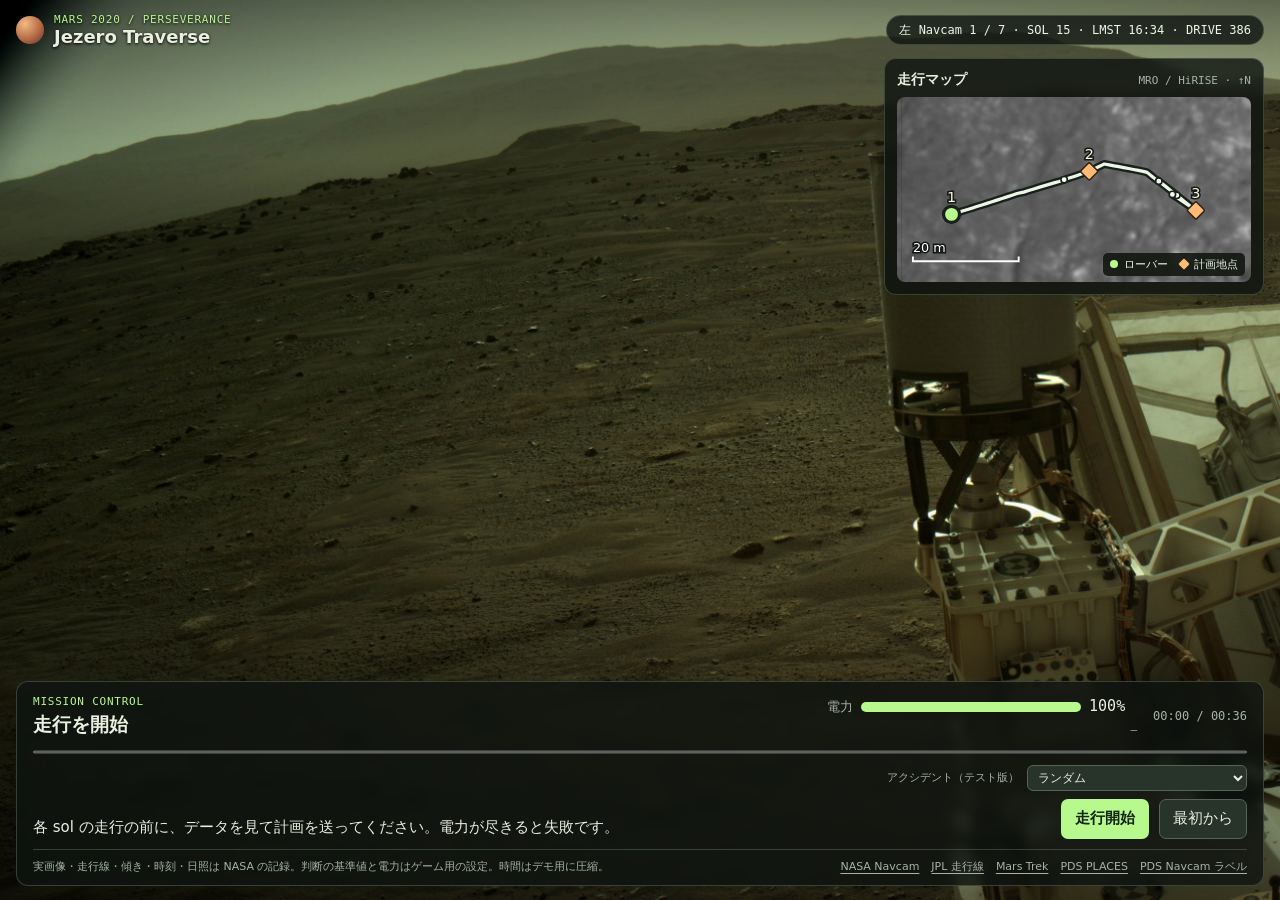
==== rover-replay/index.html @ 0f38e39a "Merge pull request #2 from yanaginagio/feature/decision-events 実データで判断するミッション・電力・アクシデント・大型イベントを追加" ====
<!doctype html>
<html lang="ja">
<head>
  <meta charset="utf-8">
  <meta name="viewport" content="width=device-width, initial-scale=1">
  <meta name="description" content="Perseveranceの実画像と走行データで遊ぶ火星探査シミュレーション">
  <title>Jezero Traverse | 火星探査シミュレーション</title>
  <link rel="stylesheet" href="style.css">
  <script src="game.js" type="module"></script>
</head>
<body>
  <div class="screen" data-mode="panel">
    <img id="photo" class="backdrop" alt="Perseveranceの左Navcamが撮影した火星の地表">

    <header class="topbar">
      <div class="brand"><span class="planet" aria-hidden="true"></span><div>
        <p class="eyebrow">MARS 2020 / PERSEVERANCE</p><h1>Jezero Traverse</h1>
      </div></div>
      <p class="pill mono"><span>左 Navcam</span> <span id="frame-info">—</span> · <span id="capture">撮影データを読み込み中</span></p>
    </header>

    <div class="middle">
      <section class="glass hud telemetry" aria-labelledby="hud-title">
        <header class="hud-head"><h2 id="hud-title">ローバーの状態</h2><span class="muted">計画中は判断に使う項目が光ります</span></header>

        <div class="widget" data-key="clock sun">
          <div class="w-head"><span>現地時刻と太陽</span><b id="h-clock" class="mono">—</b></div>
          <div class="daybar" aria-hidden="true">
            <span class="limit" id="h-limit"><i>走行終了の基準</i></span>
            <span class="sun" id="h-sun"></span>
          </div>
          <div class="daybar-scale mono" aria-hidden="true"><span>6時</span><span>12時</span><span>18時</span></div>
          <p class="w-note">太陽の高さ <b id="h-sun-elev" class="mono">—</b></p>
        </div>

        <div class="widget" data-key="pitch roll elevation">
          <div class="w-head"><span>地形の傾き</span><span class="muted small">図は4倍に誇張</span></div>
          <div class="tilt">
            <figure>
              <svg viewBox="-30 -22 60 34" aria-hidden="true"><line x1="-30" y1="8" x2="30" y2="8" class="ground"/>
                <g id="h-pitch-icon"><rect x="-17" y="-8" width="34" height="9" rx="2" class="body"/><line x1="10" y1="-8" x2="10" y2="-19" class="mast"/><rect x="7" y="-21" width="8" height="4" rx="1" class="body"/>
                  <circle cx="-13" cy="5" r="3.5" class="wheel"/><circle cx="0" cy="5" r="3.5" class="wheel"/><circle cx="13" cy="5" r="3.5" class="wheel"/></g></svg>
              <figcaption>前後 <b id="h-pitch" class="mono">—</b></figcaption>
            </figure>
            <figure>
              <svg viewBox="-30 -22 60 34" aria-hidden="true"><line x1="-30" y1="8" x2="30" y2="8" class="ground"/>
                <g id="h-roll-icon"><rect x="-13" y="-10" width="26" height="11" rx="2" class="body"/><line x1="0" y1="-10" x2="0" y2="-19" class="mast"/><rect x="-4" y="-21" width="8" height="4" rx="1" class="body"/>
                  <rect x="-19" y="-1" width="6" height="9" rx="1.5" class="wheel"/><rect x="13" y="-1" width="6" height="9" rx="1.5" class="wheel"/></g></svg>
              <figcaption>左右 <b id="h-roll" class="mono">—</b></figcaption>
            </figure>
          </div>
          <div class="limitbar" aria-hidden="true"><span id="h-tilt-bar"></span><i id="h-tilt-limit"></i></div>
          <p class="w-note">大きい方の傾き <b id="h-tilt" class="mono">—</b> / 基準 <span id="h-tilt-rule" class="mono">—</span></p>
          <svg id="h-profile" class="profile" viewBox="0 0 200 40" preserveAspectRatio="none" aria-hidden="true"></svg>
          <p class="w-note">標高（出発地点から） <b id="h-elev" class="mono">—</b></p>
        </div>

        <div class="widget" data-key="heading">
          <div class="w-head"><span>方位</span></div>
          <div class="compass-row">
            <svg class="compass" viewBox="-50 -50 100 100" aria-hidden="true">
              <circle r="44" class="rim"/>
              <g class="ticks" id="h-ticks"></g>
              <text y="-30" class="cardinal north">N</text><text x="32" y="4" class="cardinal">E</text><text y="37" class="cardinal">S</text><text x="-32" y="4" class="cardinal">W</text>
              <g id="h-sun-mark"><circle cy="-44" r="5.5" class="sunmark"/></g>
              <g id="h-heading-arrow"><path d="M0 -26 L7 8 L0 3 L-7 8 Z" class="arrow"/></g>
            </svg>
            <div class="compass-text">
              <p><span class="key-arrow" aria-hidden="true"></span>進む向き <b id="h-heading" class="mono">—</b></p>
              <p><span class="key-sun" aria-hidden="true"></span>太陽の方角 <b id="h-sun-az" class="mono">—</b></p>
            </div>
          </div>
        </div>

        <div class="widget" data-key="delay">
          <div class="w-head"><span>画像が地球に届くまで</span><b id="h-delay" class="mono">—</b></div>
          <div class="downlink" aria-hidden="true"><span>火星</span><span class="track"><span id="h-delay-bar"></span></span><span>地球</span></div>
          <p class="w-note desc">いま表示中の画像の、撮影から地球で受信するまでの時間</p>
        </div>
      </section>

      <section class="glass mapbox" aria-labelledby="map-title">
        <header class="hud-head"><h2 id="map-title">走行マップ</h2><span class="mono muted">MRO / HiRISE · ↑N</span></header>
        <figure class="map-wrap">
          <svg id="map" role="img" aria-label="ジェゼロの衛星画像、走行線、計画地点、ローバー位置"></svg>
          <figcaption class="map-key"><span class="rover-key"></span>ローバー <span class="incident-key"></span>計画地点</figcaption>
        </figure>
      </section>
    </div>

    <div id="toast" class="glass toast" role="status" hidden></div>

    <section class="glass controls" aria-labelledby="mission-title">
      <div class="mission-meta">
        <div><p class="eyebrow">MISSION CONTROL</p><h2 id="mission-title">走行を開始</h2></div>
        <div id="power" class="power" data-level="ok">
          <span class="power-label">電力</span>
          <span class="power-track" aria-hidden="true"><span id="power-bar"></span></span>
          <span id="power-value" class="mono">100%</span>
          <span id="power-note" class="mono power-note">—</span>
        </div>
        <div class="mono clock"><span id="elapsed">00:00</span> / <span id="duration">00:36</span></div>
      </div>
      <progress id="progress" value="0" max="36" aria-label="ゲームの進行"></progress>
      <div class="mission-bottom">
        <div class="mission-main">
          <p id="message" role="status">各 sol の走行の前に、データを見て計画を送ってください。電力が尽きると失敗です。</p>
          <dl id="facts" class="facts" hidden></dl>
          <p id="rule" class="rule" hidden></p>
          <div id="choices" class="choices" hidden></div>
          <div id="freeform" class="freeform" hidden>
            <label for="answer" class="visually-hidden">対応策</label>
            <textarea id="answer" rows="2" placeholder="対応策を書いてください（例：〜して、〜する）"></textarea>
            <div class="choices"><button id="submit" class="primary">回答を送る</button><button id="give-up">答えを見る（電力 −20%）</button></div>
          </div>
        </div>
        <div class="side">
          <label class="pick mono">アクシデント（テスト版）
            <select id="accident-pick"><option value="">ランダム</option></select>
          </label>
          <div class="buttons"><button id="start" class="primary" disabled>走行開始</button><button id="reset" disabled>最初から</button></div>
        </div>
      </div>
      <footer class="sources">
        <span>実画像・走行線・傾き・時刻・日照は NASA の記録。判断の基準値と電力はゲーム用の設定。時間はデモ用に圧縮。</span>
        <nav aria-label="データ出典">
          <a href="https://mars.nasa.gov/mars2020/multimedia/raw-images/">NASA Navcam</a>
          <a href="https://science.nasa.gov/mission/mars-2020-perseverance/location-map/">JPL 走行線</a>
          <a href="https://trek.nasa.gov/tiles/apidoc/trekAPI.html?body=mars">Mars Trek</a>
          <a href="https://pds-geosciences.wustl.edu/missions/mars2020/places.htm">PDS PLACES</a>
          <a href="https://planetarydata.jpl.nasa.gov/img/data/mars2020/mars2020_navcam_ops_raw/">PDS Navcam ラベル</a>
        </nav>
      </footer>
    </section>
  </div>

  <section id="big-event" class="big-event" aria-labelledby="be-title" hidden>
    <div class="be-alert" aria-hidden="true"><span>大型イベント発生</span></div>
    <div class="be-body">
      <header class="be-head">
        <p class="eyebrow">LARGE EVENT</p>
        <h2 id="be-title">—</h2>
        <p id="be-lead" class="be-lead">—</p>
      </header>
      <figure class="be-media">
        <div id="be-frame" class="be-frame"><img id="be-img" alt=""><span id="be-marker" class="be-marker" aria-hidden="true"></span></div>
        <figcaption><span id="be-note">—</span> · <span id="be-credit">—</span></figcaption>
      </figure>
      <div class="be-panel glass">
        <div class="be-info">
        <p id="be-observed" class="be-observed">—</p>
        <dl id="be-facts" class="facts"></dl>
        <p id="be-question" class="be-question">—</p>
        <div id="be-choices" class="choices"></div>
        <p id="be-message" class="be-message" role="status"></p>
        <div class="be-foot">
          <span id="be-sources" class="be-sources"></span>
          <button id="be-return" class="primary" hidden>探査画面に戻る</button>
        </div>
        </div>
        <figure class="be-zoom"><span class="be-zoom-view"><img id="be-zoom-img" alt=""></span><figcaption>丸印のあたりを拡大</figcaption></figure>
      </div>
    </div>
  </section>
</body>
</html>
---- rover-replay/style.css ----
:root {
  color-scheme: dark;
  font: 15px/1.55 Inter, "Yu Gothic UI", "Noto Sans CJK JP", Meiryo, system-ui, sans-serif;
  background: #0d100e; color: #eaf0df;
  --glass: rgba(16, 21, 17, .80); --line: rgba(120, 140, 122, .38); --muted: #a6b3a5;
  --mint: #b8f98e; --amber: #ffbb76; --red: #ff7a6b; --sky: #8fc7ff;
  --mono: "IBM Plex Mono", ui-monospace, monospace;
}
* { box-sizing: border-box; }
html, body { margin: 0; height: 100%; background: #0d100e; }
h1, h2, h3, p, figure { margin: 0; }
[hidden] { display: none !important; }
.mono { font-family: var(--mono); }
.muted { color: var(--muted); }
.small { font-size: 11px; }
.eyebrow { font: 11px/1.4 var(--mono); letter-spacing: .07em; color: var(--mint); }

/* Full-screen Navcam with panels laid over it. */
.screen { position: fixed; inset: 0; display: grid; grid-template-rows: auto minmax(0, 1fr) auto;
  gap: 10px; padding: 12px 16px 14px; overflow: hidden; }
.backdrop { position: absolute; inset: 0; width: 100%; height: 100%; object-fit: cover; z-index: -2; background: #181a15; }
.screen::before { content: ""; position: absolute; inset: 0; z-index: -1; pointer-events: none;
  background: linear-gradient(180deg, rgba(0,0,0,.55) 0, rgba(0,0,0,0) 18%, rgba(0,0,0,0) 55%, rgba(0,0,0,.55) 100%); }
.glass { background: var(--glass); border: 1px solid var(--line); border-radius: 12px;
  backdrop-filter: blur(6px); -webkit-backdrop-filter: blur(6px); }

.topbar { display: flex; align-items: center; justify-content: space-between; gap: 12px; }
.brand { display: flex; align-items: center; gap: 10px; text-shadow: 0 1px 3px #000; }
.brand h1 { font-size: 18px; line-height: 1.15; }
.planet { width: 28px; height: 28px; border-radius: 50%; flex: none; background: radial-gradient(circle at 32% 28%,#f4ba83,#b16743 58%,#58352c); }
.pill { padding: 5px 12px; border-radius: 999px; background: var(--glass); border: 1px solid var(--line); font-size: 12px; color: #edf6e6; }

.middle { display: flex; justify-content: space-between; align-items: flex-start; gap: 12px; min-height: 0; }
.hud { position: relative; width: 310px; max-height: 100%; overflow-y: auto; padding: 10px 12px; display: grid; gap: 8px; }
.hud-head { display: flex; align-items: baseline; justify-content: space-between; gap: 8px; }
.hud-head h2 { font-size: 14px; }
.hud-head span { font-size: 11px; }
.mapbox { margin-left: auto; width: min(380px, 34vw); padding: 10px 12px 12px; display: grid; gap: 6px; }

/* Telemetry widgets */
.widget { padding: 8px 10px; border-radius: 9px; background: rgba(255,255,255,.04); border: 1px solid transparent; transition: opacity .25s, border-color .25s, background .25s; }
.telemetry[data-focusing="true"] .widget { opacity: .38; }
.telemetry[data-focusing="true"] .widget[data-focus="true"] { opacity: 1; border-color: var(--amber); background: rgba(255,187,118,.10); }
.w-head { display: flex; justify-content: space-between; align-items: baseline; gap: 8px; font-size: 12px; color: var(--muted); }
.w-head b { color: #f2f7ea; font-size: 16px; font-weight: 600; }
.w-note { margin-top: 4px; font-size: 12px; color: var(--muted); }
.w-note b { color: #f2f7ea; font-weight: 600; }

.daybar { position: relative; height: 34px; margin-top: 6px; border-radius: 6px; overflow: hidden;
  background: linear-gradient(90deg, #1d2a3d 0%, #6f8fb3 25%, #9ec3e8 50%, #6f8fb3 75%, #1d2a3d 100%); }
.daybar .sun { position: absolute; width: 14px; height: 14px; margin: 0 0 -7px -7px; border-radius: 50%; left: 50%; bottom: 50%;
  background: radial-gradient(circle, #fff6c9, #ffd35c 60%, #ffb02e); box-shadow: 0 0 10px #ffd35c; }
.daybar .limit { position: absolute; top: 0; bottom: 0; width: 0; border-left: 2px dashed var(--amber); }
.daybar .limit i { position: absolute; bottom: 2px; right: 4px; font: 10px/1 var(--mono); font-style: normal; color: #fff2df; white-space: nowrap; text-shadow: 0 0 3px #000; }
.daybar-scale { display: flex; justify-content: space-between; font-size: 10px; color: var(--muted); margin-top: 2px; }

.tilt { display: grid; grid-template-columns: 1fr 1fr; gap: 6px; margin-top: 4px; }
.tilt figure { text-align: center; }
.tilt svg { width: 100%; height: 48px; display: block; }
.tilt figcaption { font-size: 12px; color: var(--muted); }
.tilt figcaption b { color: #f2f7ea; }
.tilt .ground { stroke: #8a7a62; stroke-width: 1.5; }
.tilt .body { fill: #d9dfd2; }
.tilt .mast { stroke: #d9dfd2; stroke-width: 2; }
.tilt .wheel { fill: #39423a; stroke: #d9dfd2; stroke-width: 1; }
.widget[data-warn="true"] .body { fill: var(--amber); }
.widget[data-warn="true"] .mast { stroke: var(--amber); }
.limitbar { position: relative; height: 8px; margin-top: 6px; border-radius: 9px; background: #303c31; overflow: visible; }
.limitbar span { display: block; height: 100%; width: 0; border-radius: 9px; background: var(--mint); transition: width .15s linear; }
.widget[data-warn="true"] .limitbar span { background: var(--amber); }
.limitbar i { position: absolute; top: -3px; bottom: -3px; width: 0; border-left: 2px solid #fff2df; }
.profile { width: 100%; height: 40px; margin-top: 6px; display: block; }
.profile .line { fill: none; stroke: #c9d3c0; stroke-width: 1.5; vector-effect: non-scaling-stroke; }
.profile .area { fill: rgba(184, 249, 142, .12); }
.profile .done { fill: none; stroke: var(--mint); stroke-width: 2.5; vector-effect: non-scaling-stroke; }
.profile .now { stroke: var(--mint); stroke-width: 2; vector-effect: non-scaling-stroke; }

.compass-row { display: flex; align-items: center; gap: 10px; margin-top: 4px; }
.compass { width: 96px; height: 96px; flex: none; }
.compass .rim { fill: rgba(0,0,0,.3); stroke: #708272; stroke-width: 1.5; }
.compass .ticks line { stroke: #708272; stroke-width: 1; }
.compass .cardinal { font: 600 10px var(--mono); fill: #c9d3c0; text-anchor: middle; dominant-baseline: middle; }
.compass .north { fill: var(--red); }
.compass .arrow { fill: var(--mint); stroke: #10160f; stroke-width: 1; }
.compass .sunmark { fill: #ffd35c; stroke: #3b2a00; stroke-width: 1; }
#h-heading-arrow, #h-sun-mark { transition: transform .3s; }
.compass-text p { font-size: 12px; color: var(--muted); display: flex; align-items: center; gap: 6px; }
.compass-text p + p { margin-top: 6px; }
.compass-text b { color: #f2f7ea; }
.key-arrow { width: 0; height: 0; border-left: 5px solid transparent; border-right: 5px solid transparent; border-bottom: 11px solid var(--mint); }
.key-sun { width: 10px; height: 10px; border-radius: 50%; background: #ffd35c; }

.downlink { display: grid; grid-template-columns: auto 1fr auto; align-items: center; gap: 8px; margin-top: 6px; font-size: 11px; color: var(--muted); }
.downlink .track { height: 8px; border-radius: 9px; background: #303c31; overflow: hidden; }
.downlink .track span { display: block; height: 100%; width: 0; background: linear-gradient(90deg, #b16743, var(--sky)); transition: width .3s; }

/* Map */
.map-wrap { position: relative; aspect-ratio: 222 / 116; border-radius: 8px; overflow: hidden; background: #181a15; }
.map-wrap svg { display: block; width: 100%; height: 100%; }
.map-key { position: absolute; bottom: 6px; right: 6px; display: flex; align-items: center; gap: 6px; padding: 3px 7px; border-radius: 5px; background: #141913ee; color: #edf6e6; font-size: 11px; }
.rover-key, .incident-key { width: 8px; height: 8px; background: var(--mint); border-radius: 50%; }
.incident-key { margin-left: 6px; background: var(--amber); border-radius: 1px; transform: rotate(45deg); }

/* Mission control */
.controls { padding: 12px 16px 10px; max-height: 46vh; overflow-y: auto; }
.controls h2 { font-size: 19px; }
.controls[data-alert="true"] { border-color: var(--amber); }
.controls[data-alert="true"] h2 { color: var(--amber); }
.mission-meta, .mission-bottom { display: flex; justify-content: space-between; align-items: center; gap: 16px; }
.mission-bottom { align-items: end; }
.mission-main { flex: 1; min-width: 0; }
.clock { color: var(--muted); font-size: 12px; }
progress { display: block; width: 100%; height: 6px; margin-block: 10px; accent-color: var(--mint); }
progress::-webkit-progress-bar { background: #303c31; border-radius: 9px; }
progress::-webkit-progress-value { background: var(--mint); border-radius: 9px; }
.facts { display: grid; grid-template-columns: max-content 1fr; gap: 2px 14px; margin: 8px 0 0; font-size: 14px; }
.facts dt { color: var(--muted); }
.facts dd { margin: 0; font-family: var(--mono); }
.rule { margin-top: 8px; font-size: 13px; color: var(--amber); }
.choices, .buttons { display: flex; align-items: center; gap: 10px; flex-wrap: wrap; }
.choices { margin-top: 8px; }
.power { display: grid; grid-template-columns: auto minmax(90px, 220px) 3.2em; align-items: center; gap: 2px 8px; margin-left: auto; }
.power-label { font-size: 13px; color: var(--muted); }
.power-track { height: 10px; border-radius: 9px; background: #303c31; overflow: hidden; }
#power-bar { display: block; height: 100%; width: 100%; background: var(--mint); transition: width .15s linear, background .3s; }
.power[data-level="mid"] #power-bar { background: #e9d36a; }
.power[data-level="low"] #power-bar { background: var(--red); }
.power[data-level="low"] #power-value { color: #ff9a8e; }
.power-note { grid-column: 1 / -1; text-align: right; font-size: 11px; color: var(--muted); }
.freeform { margin-top: 8px; }
.freeform textarea { width: 100%; min-height: 60px; padding: 8px 10px; font: inherit; color: inherit; background: #121813; border: 1px solid #536557; border-radius: 7px; resize: vertical; }
.freeform textarea:focus-visible { outline: 2px solid var(--mint); outline-offset: 2px; }
.side { display: grid; gap: 8px; justify-items: end; }
.pick { display: flex; align-items: center; gap: 8px; font-size: 11px; color: var(--muted); }
.pick select { font: inherit; font-size: 12px; color: #eaf0df; background: #28332a; border: 1px solid #536557; border-radius: 6px; padding: 4px 6px; max-width: 220px; }
.sources { display: flex; flex-wrap: wrap; justify-content: space-between; gap: 4px 14px; margin-top: 10px; padding-top: 8px; border-top: 1px solid var(--line); font-size: 11px; color: var(--muted); }
.sources nav { display: flex; flex-wrap: wrap; gap: 4px 12px; }
a { color: inherit; text-underline-offset: 3px; }
button {
  font: inherit; color: inherit; min-height: 40px; padding: 7px 13px; border-radius: 7px;
  border: 1px solid #536557; background: #28332a; cursor: pointer;
}
button.primary { background: var(--mint); color: #142413; border-color: transparent; font-weight: 700; }
button:disabled { opacity: .5; cursor: default; }
button:focus-visible, a:focus-visible, select:focus-visible { outline: 2px solid var(--mint); outline-offset: 3px; }
.visually-hidden { position: absolute; width: 1px; height: 1px; overflow: hidden; clip: rect(0 0 0 0); white-space: nowrap; }

/* Show the HUD and the full mission panel only while an event needs the player.
   drive: just the map and a slim bar (power, progress, pause). */
.screen[data-mode="drive"] .hud,
.screen[data-mode="accident"] .hud,
.screen[data-mode="panel"] .hud { display: none; }
.screen[data-mode="drive"] .controls { padding: 8px 14px; }
.screen[data-mode="drive"] .controls .eyebrow,
.screen[data-mode="drive"] .controls h2,
.screen[data-mode="drive"] .mission-main,
.screen[data-mode="drive"] .pick,
.screen[data-mode="drive"] .sources { display: none; }
.screen[data-mode="drive"] .mission-meta { order: 1; }
.screen[data-mode="drive"] .controls { display: flex; flex-wrap: wrap; align-items: center; gap: 4px 16px; }
.screen[data-mode="drive"] .mission-meta { flex: 1 1 420px; }
.screen[data-mode="drive"] progress { flex: 1 1 100%; order: 3; margin-block: 2px 0; }
.screen[data-mode="drive"] .mission-bottom { order: 2; }
.screen[data-mode="drive"] .power { margin-left: 0; }
.controls, .hud { animation: rise .25s ease-out; }
@keyframes rise { from { opacity: 0; transform: translateY(8px); } to { opacity: 1; transform: none; } }

.toast { position: absolute; left: 50%; bottom: 92px; transform: translateX(-50%); width: min(720px, calc(100% - 32px));
  padding: 10px 14px; font-size: 13px; z-index: 2; animation: rise .25s ease-out; cursor: pointer; }
.toast b { color: var(--mint); }

/* Large event: a separate full screen. */
.big-event { position: fixed; inset: 0; z-index: 10; background: #050605; display: grid; overflow: auto; animation: be-in .6s ease-out; }
@keyframes be-in { from { opacity: 0; } to { opacity: 1; } }
.be-alert { position: fixed; inset: 0; display: grid; place-items: center; pointer-events: none; z-index: 2;
  background: radial-gradient(circle, rgba(255,122,107,.25), rgba(0,0,0,0) 60%); animation: be-alert 1.6s ease-out forwards; }
.be-alert span { font: 700 clamp(28px, 6vw, 64px)/1 var(--mono); letter-spacing: .12em; color: #ffd9c2;
  text-shadow: 0 0 18px #ff7a6b; border-block: 2px solid #ff7a6b; padding: 14px 24px; }
@keyframes be-alert { 0% { opacity: 0; transform: scale(1.2); } 15% { opacity: 1; transform: scale(1); } 70% { opacity: 1; } 100% { opacity: 0; } }
.be-body { display: grid; grid-template-rows: auto minmax(0, 1fr) auto; gap: 12px; padding: 16px 20px 18px; min-height: 100%;
  animation: be-body 1.9s ease-out; }
@keyframes be-body { 0%, 60% { opacity: 0; transform: scale(.98); } 100% { opacity: 1; transform: none; } }
.be-head h2 { font-size: clamp(22px, 3vw, 32px); color: #ffd9c2; }
.be-lead { color: var(--muted); }
.be-media { position: relative; min-height: 0; display: grid; place-items: center; border-radius: 12px; overflow: hidden; background: #0d0f0d; }
.be-frame { position: relative; width: 100%; }
.be-frame img { display: block; width: 100%; height: 100%; }
.be-marker { position: absolute; width: 44px; height: 44px; margin: -22px 0 0 -22px; border: 2px solid var(--amber); border-radius: 50%;
  box-shadow: 0 0 0 2px #0008; animation: pulse 1.4s ease-in-out infinite; }
@keyframes pulse { 50% { transform: scale(1.25); opacity: .6; } }
.be-media figcaption { position: absolute; left: 10px; bottom: 8px; padding: 3px 8px; border-radius: 5px; background: #000a; font-size: 11px; color: #d8e0d0; }
.be-zoom { display: grid; gap: 4px; align-content: start; }
.be-zoom-view { position: relative; display: block; width: 100%; aspect-ratio: 4 / 3; overflow: hidden;
  border: 2px solid var(--amber); border-radius: 8px; background: #000; }
.be-zoom-view img { position: absolute; max-width: none; }
.be-zoom figcaption { font-size: 11px; color: var(--amber); }
.be-panel { padding: 12px 16px; display: grid; grid-template-columns: minmax(0, 1fr) min(340px, 34%); gap: 16px; align-items: start; }
.be-info { display: grid; gap: 6px; min-width: 0; }
.be-observed { font-size: 13px; color: var(--amber); }
.be-question { margin-top: 4px; font-weight: 600; }
.be-message { min-height: 1.5em; font-size: 14px; }
.be-message b { color: var(--mint); }
.be-foot { display: flex; justify-content: space-between; align-items: center; gap: 12px; flex-wrap: wrap; }
.be-sources { font-size: 11px; color: var(--muted); display: flex; gap: 12px; flex-wrap: wrap; }

/* Short screens: keep the HUD compact. */
@media (max-height: 860px) and (min-width: 781px) {
  .hud { width: min(600px, calc(100vw - 32px - 12px - min(380px, 34vw))); grid-template-columns: 1fr 1fr; gap: 6px; padding: 8px 10px; }
  .hud-head { grid-column: 1 / -1; }
  .widget { padding: 6px 8px; }
  .desc { display: none; }
  .profile { height: 26px; }
  .compass { width: 76px; height: 76px; }
  .tilt svg { height: 38px; }
  .daybar { height: 30px; }
  .controls { max-height: 52vh; padding-block: 10px 8px; }
  .sources { margin-top: 6px; padding-top: 6px; }
}

/* Phones and narrow windows: stack in reading order instead of overlaying. */
@media (max-width: 780px) {
  .toast { position: fixed; bottom: 12px; }
  .be-panel { grid-template-columns: 1fr; }
  .big-event { align-content: start; }
  .be-body { grid-template-rows: auto auto auto; align-content: start; min-height: 0; padding: 12px 16px 16px; }
  .be-media figcaption { position: static; margin: 6px 8px 8px; padding: 0; background: none; }
  .be-zoom { order: -1; }
  .screen { position: static; display: flex; flex-direction: column; padding: 10px 16px 16px; overflow: visible; }
  .screen::before { display: none; }
  .middle { display: contents; }
  .topbar { order: 1; flex-wrap: wrap; }
  .backdrop { order: 2; position: static; z-index: auto; height: auto; aspect-ratio: 4 / 3; border-radius: 12px; }
  .mapbox { order: 3; width: 100%; }
  .hud { order: 4; width: 100%; max-height: none; overflow: visible; grid-template-columns: 1fr; }
  .controls { order: 5; max-height: none; }
  .mission-meta { flex-wrap: wrap; }
  .power { margin-left: 0; width: 100%; grid-template-columns: auto 1fr 3.2em; }
  .mission-bottom { flex-direction: column; align-items: stretch; }
  .side { justify-items: start; }
  .facts { grid-template-columns: 1fr; }
  .facts dd { margin-bottom: 4px; }
  .choices button { min-height: 44px; }
}
@media (min-width: 560px) and (max-width: 780px) {
  .hud { grid-template-columns: 1fr 1fr; }
  .hud-head { grid-column: 1 / -1; }
}
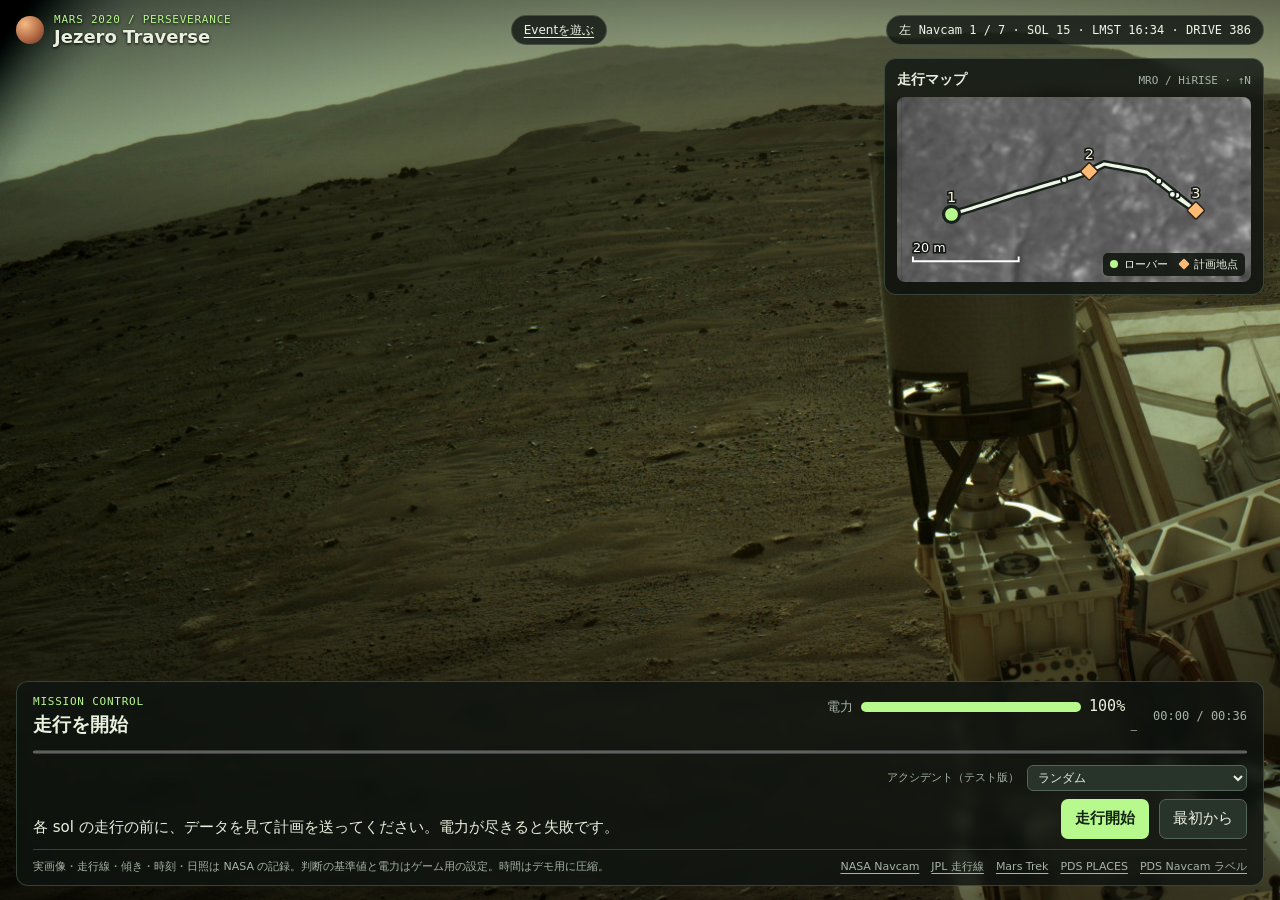
==== commit 7c5076ad: "Merge main and preserve standalone Opportunity events" ====
--- a/rover-replay/index.html
+++ b/rover-replay/index.html
@@ -16,6 +16,7 @@
       <div class="brand"><span class="planet" aria-hidden="true"></span><div>
         <p class="eyebrow">MARS 2020 / PERSEVERANCE</p><h1>Jezero Traverse</h1>
       </div></div>
+      <a class="pill" href="events/">Eventを遊ぶ</a>
       <p class="pill mono"><span>左 Navcam</span> <span id="frame-info">—</span> · <span id="capture">撮影データを読み込み中</span></p>
     </header>
 
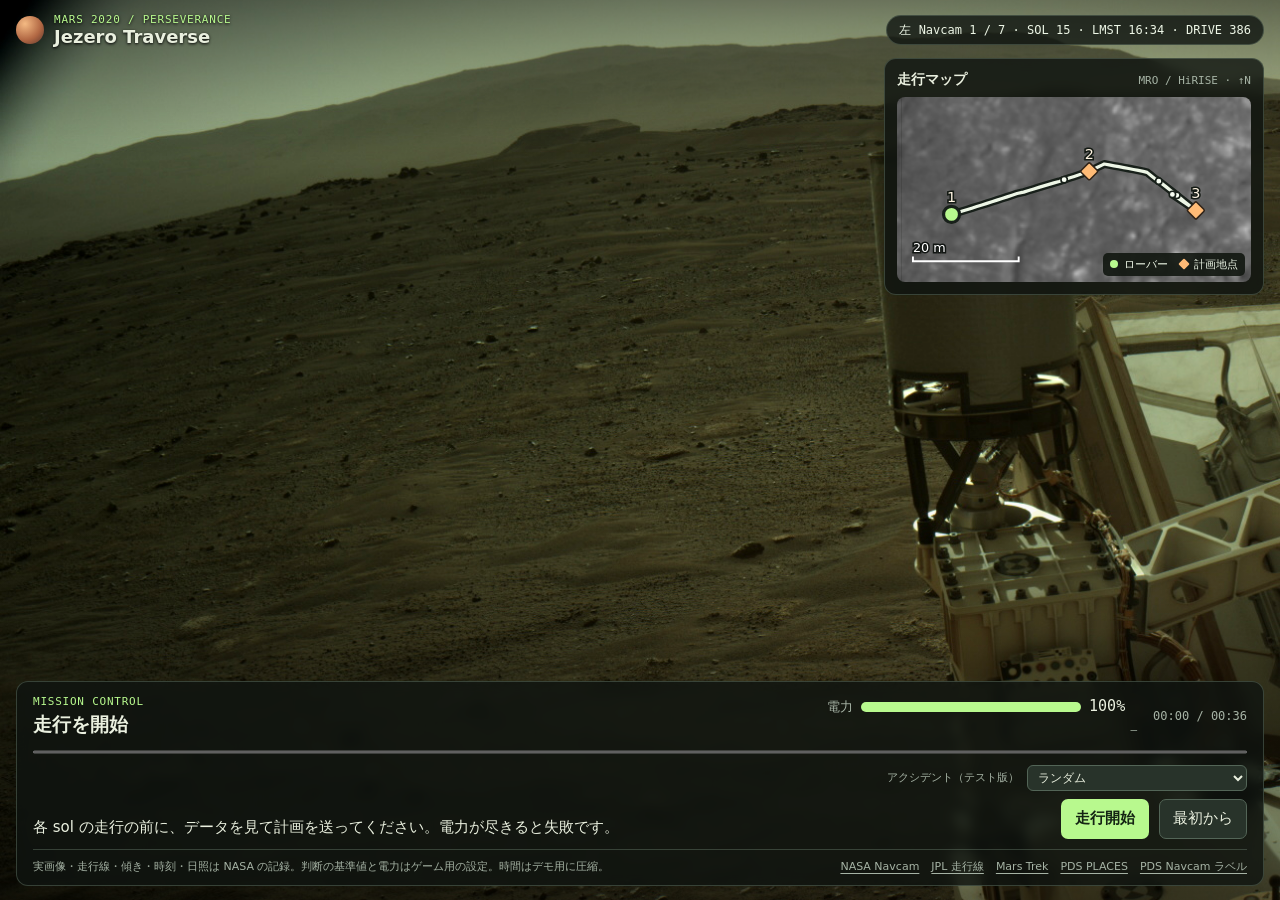
==== commit 81bf006a: "Revert "Merge pull request #1 from yanaginagio/codex/rover-replay-events" This reverts commit 1fa002" ====
--- a/rover-replay/index.html
+++ b/rover-replay/index.html
@@ -16,7 +16,6 @@
       <div class="brand"><span class="planet" aria-hidden="true"></span><div>
         <p class="eyebrow">MARS 2020 / PERSEVERANCE</p><h1>Jezero Traverse</h1>
       </div></div>
-      <a class="pill" href="events/">Eventを遊ぶ</a>
       <p class="pill mono"><span>左 Navcam</span> <span id="frame-info">—</span> · <span id="capture">撮影データを読み込み中</span></p>
     </header>
 
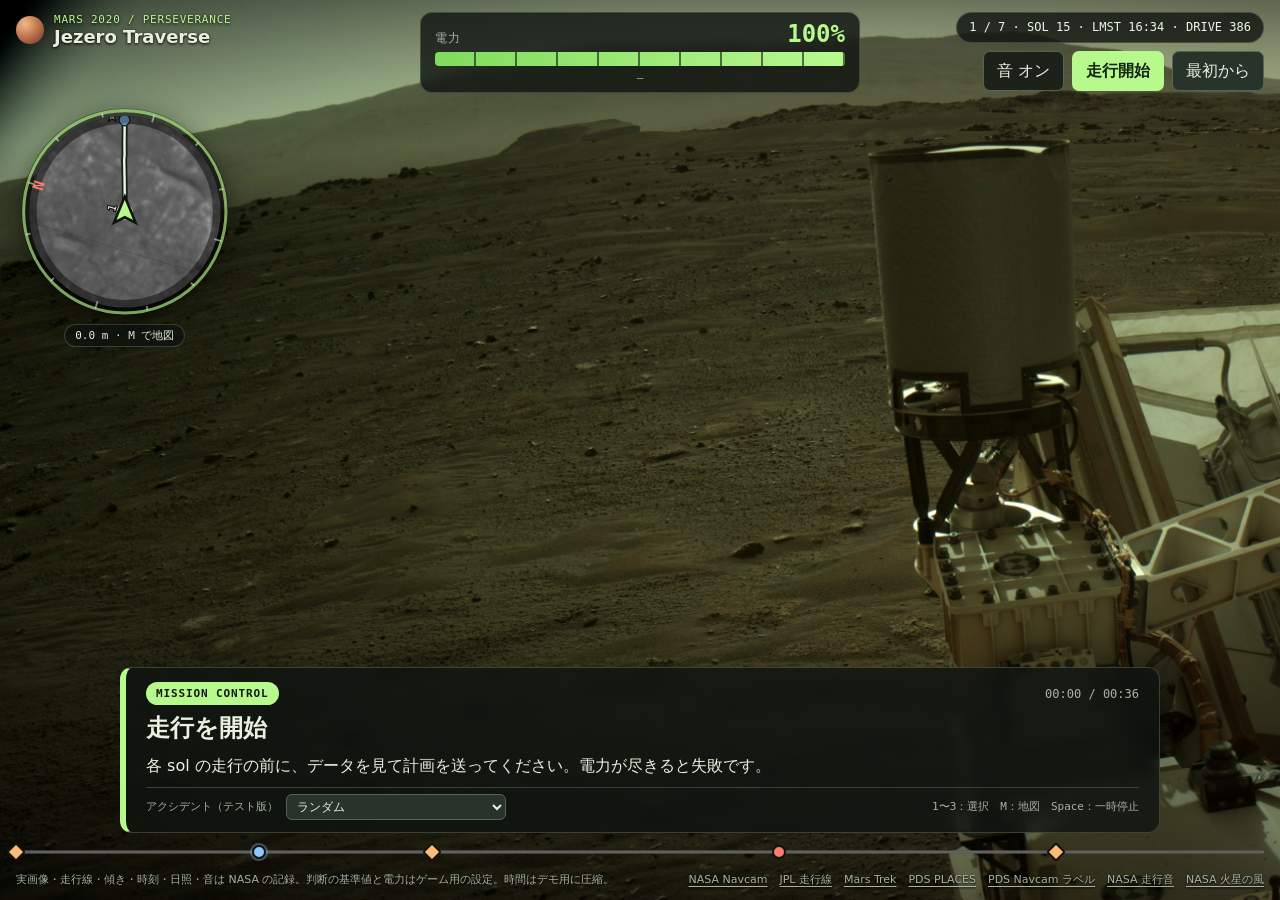
==== commit 52201da0: "探査画面を見直し、NASA の実際の火星の音と効果音を加える 走行マップが探査車の機体に重なって臨場感を損ねていたため、画面の配置を見直した。 - マップは、機体が写りにくい左上（空のあたり）に円形の" ====
--- a/rover-replay/index.html
+++ b/rover-replay/index.html
@@ -16,12 +16,43 @@
       <div class="brand"><span class="planet" aria-hidden="true"></span><div>
         <p class="eyebrow">MARS 2020 / PERSEVERANCE</p><h1>Jezero Traverse</h1>
       </div></div>
-      <p class="pill mono"><span>左 Navcam</span> <span id="frame-info">—</span> · <span id="capture">撮影データを読み込み中</span></p>
+
+      <div id="power" class="power" data-level="ok" role="meter" aria-label="電力" aria-valuemin="0" aria-valuemax="100" aria-valuenow="100">
+        <div class="power-head"><span class="power-label">電力</span><span id="power-value" class="mono power-value">100%</span></div>
+        <div class="power-track" aria-hidden="true"><span id="power-bar"></span></div>
+        <span id="power-note" class="mono power-note">—</span>
+        <span id="power-float" class="power-float mono" aria-hidden="true"></span>
+      </div>
+
+      <div class="top-right">
+        <p class="pill mono"><span id="frame-info">—</span> · <span id="capture">撮影データを読み込み中</span></p>
+        <div class="buttons">
+          <button id="sound" class="icon-btn" aria-pressed="true" title="音のオン・オフ">音 オン</button>
+          <button id="start" class="primary" disabled>走行開始</button>
+          <button id="reset" disabled>最初から</button>
+        </div>
+      </div>
     </header>
 
     <div class="middle">
+      <button id="minimap-btn" class="minimap" aria-label="走行マップを大きく表示（M キー）" title="走行マップを開く（M）">
+        <svg id="minimap" viewBox="-50 -50 100 100" aria-hidden="true">
+          <defs><clipPath id="mm-clip"><circle r="44"/></clipPath></defs>
+          <circle r="44" class="mm-bg"/>
+          <g clip-path="url(#mm-clip)"><g id="mm-content"><use href="#map-content"/></g></g>
+          <circle r="44" class="mm-shade"/>
+          <g id="mm-ring" class="mm-ring">
+            <circle r="46.5" class="mm-rim"/>
+            <g id="mm-ticks"></g>
+            <g id="mm-north"><text y="-41" class="mm-n">N</text></g>
+          </g>
+          <path d="M0 -7 L5 5 L0 2.5 L-5 5 Z" class="mm-rover"/>
+        </svg>
+        <span class="minimap-label mono"><span id="mm-dist">0 m</span> · M で地図</span>
+      </button>
+
       <section class="glass hud telemetry" aria-labelledby="hud-title">
-        <header class="hud-head"><h2 id="hud-title">ローバーの状態</h2><span class="muted">計画中は判断に使う項目が光ります</span></header>
+        <header class="hud-head"><h2 id="hud-title">ローバーの状態</h2><span class="muted">判断に使う項目が光ります</span></header>
 
         <div class="widget" data-key="clock sun">
           <div class="w-head"><span>現地時刻と太陽</span><b id="h-clock" class="mono">—</b></div>
@@ -78,59 +109,60 @@
           <p class="w-note desc">いま表示中の画像の、撮影から地球で受信するまでの時間</p>
         </div>
       </section>
-
-      <section class="glass mapbox" aria-labelledby="map-title">
-        <header class="hud-head"><h2 id="map-title">走行マップ</h2><span class="mono muted">MRO / HiRISE · ↑N</span></header>
-        <figure class="map-wrap">
-          <svg id="map" role="img" aria-label="ジェゼロの衛星画像、走行線、計画地点、ローバー位置"></svg>
-          <figcaption class="map-key"><span class="rover-key"></span>ローバー <span class="incident-key"></span>計画地点</figcaption>
-        </figure>
-      </section>
     </div>
 
-    <div id="toast" class="glass toast" role="status" hidden></div>
+    <div class="dock">
+      <div id="toast" class="glass toast" role="status" hidden></div>
 
-    <section class="glass controls" aria-labelledby="mission-title">
-      <div class="mission-meta">
-        <div><p class="eyebrow">MISSION CONTROL</p><h2 id="mission-title">走行を開始</h2></div>
-        <div id="power" class="power" data-level="ok">
-          <span class="power-label">電力</span>
-          <span class="power-track" aria-hidden="true"><span id="power-bar"></span></span>
-          <span id="power-value" class="mono">100%</span>
-          <span id="power-note" class="mono power-note">—</span>
+      <section class="glass controls" aria-labelledby="mission-title" data-kind="info">
+        <div class="card-head">
+          <span id="mission-kind" class="kind mono">MISSION CONTROL</span>
+          <span class="mono clock"><span id="elapsed">00:00</span> / <span id="duration">00:36</span></span>
         </div>
-        <div class="mono clock"><span id="elapsed">00:00</span> / <span id="duration">00:36</span></div>
-      </div>
-      <progress id="progress" value="0" max="36" aria-label="ゲームの進行"></progress>
-      <div class="mission-bottom">
-        <div class="mission-main">
-          <p id="message" role="status">各 sol の走行の前に、データを見て計画を送ってください。電力が尽きると失敗です。</p>
-          <dl id="facts" class="facts" hidden></dl>
-          <p id="rule" class="rule" hidden></p>
-          <div id="choices" class="choices" hidden></div>
-          <div id="freeform" class="freeform" hidden>
-            <label for="answer" class="visually-hidden">対応策</label>
-            <textarea id="answer" rows="2" placeholder="対応策を書いてください（例：〜して、〜する）"></textarea>
-            <div class="choices"><button id="submit" class="primary">回答を送る</button><button id="give-up">答えを見る（電力 −20%）</button></div>
-          </div>
+        <h2 id="mission-title">走行を開始</h2>
+        <p id="message" role="status">各 sol の走行の前に、データを見て計画を送ってください。電力が尽きると失敗です。</p>
+        <dl id="facts" class="facts" hidden></dl>
+        <p id="rule" class="rule" hidden></p>
+        <div id="choices" class="choices" hidden></div>
+        <div id="freeform" class="freeform" hidden>
+          <label for="answer" class="visually-hidden">対応策</label>
+          <textarea id="answer" rows="2" placeholder="対応策を書いてください（例：〜して、〜する）"></textarea>
+          <div class="freeform-actions"><button id="submit" class="primary">回答を送る（Ctrl+Enter）</button><button id="give-up">答えを見る（電力 −20%）</button></div>
         </div>
-        <div class="side">
+        <div class="card-foot">
           <label class="pick mono">アクシデント（テスト版）
             <select id="accident-pick"><option value="">ランダム</option></select>
           </label>
-          <div class="buttons"><button id="start" class="primary" disabled>走行開始</button><button id="reset" disabled>最初から</button></div>
+          <span class="keys mono">1〜3：選択　M：地図　Space：一時停止</span>
         </div>
+      </section>
+
+      <div class="timeline" aria-hidden="true">
+        <progress id="progress" value="0" max="36" aria-label="ゲームの進行"></progress>
+        <div id="timeline-marks" class="timeline-marks"></div>
       </div>
+
       <footer class="sources">
-        <span>実画像・走行線・傾き・時刻・日照は NASA の記録。判断の基準値と電力はゲーム用の設定。時間はデモ用に圧縮。</span>
+        <span>実画像・走行線・傾き・時刻・日照・音は NASA の記録。判断の基準値と電力はゲーム用の設定。時間はデモ用に圧縮。</span>
         <nav aria-label="データ出典">
           <a href="https://mars.nasa.gov/mars2020/multimedia/raw-images/">NASA Navcam</a>
           <a href="https://science.nasa.gov/mission/mars-2020-perseverance/location-map/">JPL 走行線</a>
           <a href="https://trek.nasa.gov/tiles/apidoc/trekAPI.html?body=mars">Mars Trek</a>
           <a href="https://pds-geosciences.wustl.edu/missions/mars2020/places.htm">PDS PLACES</a>
           <a href="https://planetarydata.jpl.nasa.gov/img/data/mars2020/mars2020_navcam_ops_raw/">PDS Navcam ラベル</a>
+          <a href="https://science.nasa.gov/resource/sounds-of-perseverance-mars-rover-driving-sol-16-90-second-highlights/">NASA 走行音</a>
+          <a href="https://science.nasa.gov/resource/first-audio-recording-of-sounds-on-mars/">NASA 火星の風</a>
         </nav>
       </footer>
+    </div>
+
+    <section id="map-overlay" class="map-overlay glass" aria-labelledby="map-title" hidden>
+      <header class="hud-head"><h2 id="map-title">走行マップ</h2><span class="mono muted">MRO / HiRISE · ↑N · M か Esc で閉じる</span></header>
+      <figure class="map-wrap">
+        <svg id="map" role="img" aria-label="ジェゼロの衛星画像、走行線、イベント地点、ローバー位置"></svg>
+        <figcaption class="map-key"><span class="rover-key"></span>ローバー <span class="incident-key"></span>走行計画 <span class="accident-key"></span>アクシデント <span class="big-key"></span>大型イベント</figcaption>
+      </figure>
+      <button id="map-close">閉じる</button>
     </section>
   </div>
 
--- a/rover-replay/style.css
+++ b/rover-replay/style.css
@@ -1,6 +1,6 @@
 :root {
   color-scheme: dark;
-  font: 15px/1.55 Inter, "Yu Gothic UI", "Noto Sans CJK JP", Meiryo, system-ui, sans-serif;
+  font: 16px/1.55 Inter, "Yu Gothic UI", "Noto Sans CJK JP", Meiryo, system-ui, sans-serif;
   background: #0d100e; color: #eaf0df;
   --glass: rgba(16, 21, 17, .80); --line: rgba(120, 140, 122, .38); --muted: #a6b3a5;
   --mint: #b8f98e; --amber: #ffbb76; --red: #ff7a6b; --sky: #8fc7ff;
@@ -15,27 +15,10 @@
 .small { font-size: 11px; }
 .eyebrow { font: 11px/1.4 var(--mono); letter-spacing: .07em; color: var(--mint); }
 
-/* Full-screen Navcam with panels laid over it. */
-.screen { position: fixed; inset: 0; display: grid; grid-template-rows: auto minmax(0, 1fr) auto;
-  gap: 10px; padding: 12px 16px 14px; overflow: hidden; }
-.backdrop { position: absolute; inset: 0; width: 100%; height: 100%; object-fit: cover; z-index: -2; background: #181a15; }
-.screen::before { content: ""; position: absolute; inset: 0; z-index: -1; pointer-events: none;
-  background: linear-gradient(180deg, rgba(0,0,0,.55) 0, rgba(0,0,0,0) 18%, rgba(0,0,0,0) 55%, rgba(0,0,0,.55) 100%); }
-.glass { background: var(--glass); border: 1px solid var(--line); border-radius: 12px;
-  backdrop-filter: blur(6px); -webkit-backdrop-filter: blur(6px); }
-
-.topbar { display: flex; align-items: center; justify-content: space-between; gap: 12px; }
-.brand { display: flex; align-items: center; gap: 10px; text-shadow: 0 1px 3px #000; }
-.brand h1 { font-size: 18px; line-height: 1.15; }
-.planet { width: 28px; height: 28px; border-radius: 50%; flex: none; background: radial-gradient(circle at 32% 28%,#f4ba83,#b16743 58%,#58352c); }
-.pill { padding: 5px 12px; border-radius: 999px; background: var(--glass); border: 1px solid var(--line); font-size: 12px; color: #edf6e6; }
-
-.middle { display: flex; justify-content: space-between; align-items: flex-start; gap: 12px; min-height: 0; }
 .hud { position: relative; width: 310px; max-height: 100%; overflow-y: auto; padding: 10px 12px; display: grid; gap: 8px; }
 .hud-head { display: flex; align-items: baseline; justify-content: space-between; gap: 8px; }
 .hud-head h2 { font-size: 14px; }
 .hud-head span { font-size: 11px; }
-.mapbox { margin-left: auto; width: min(380px, 34vw); padding: 10px 12px 12px; display: grid; gap: 6px; }
 
 /* Telemetry widgets */
 .widget { padding: 8px 10px; border-radius: 9px; background: rgba(255,255,255,.04); border: 1px solid transparent; transition: opacity .25s, border-color .25s, background .25s; }
@@ -94,46 +77,131 @@
 .downlink .track { height: 8px; border-radius: 9px; background: #303c31; overflow: hidden; }
 .downlink .track span { display: block; height: 100%; width: 0; background: linear-gradient(90deg, #b16743, var(--sky)); transition: width .3s; }
 
-/* Map */
+
+/* ---------- Layout: Navcam full screen, HUD laid over it ---------- */
+.screen { position: fixed; inset: 0; display: grid; grid-template-rows: auto minmax(0, 1fr) auto;
+  gap: 10px; padding: 12px 16px 12px; overflow: hidden; }
+.backdrop { position: absolute; inset: 0; width: 100%; height: 100%; object-fit: cover; z-index: -2; background: #181a15; }
+.screen::before { content: ""; position: absolute; inset: 0; z-index: -1; pointer-events: none;
+  background: linear-gradient(180deg, rgba(0,0,0,.55) 0, rgba(0,0,0,0) 16%, rgba(0,0,0,0) 62%, rgba(0,0,0,.6) 100%); }
+.glass { background: var(--glass); border: 1px solid var(--line); border-radius: 12px;
+  backdrop-filter: blur(6px); -webkit-backdrop-filter: blur(6px); }
+
+.topbar { display: grid; grid-template-columns: 1fr auto 1fr; align-items: start; gap: 12px; }
+.brand { display: flex; align-items: center; gap: 10px; text-shadow: 0 1px 3px #000; }
+.brand h1 { font-size: 18px; line-height: 1.15; }
+.planet { width: 28px; height: 28px; border-radius: 50%; flex: none; background: radial-gradient(circle at 32% 28%,#f4ba83,#b16743 58%,#58352c); }
+.top-right { display: grid; justify-items: end; gap: 8px; }
+.pill { padding: 5px 12px; border-radius: 999px; background: var(--glass); border: 1px solid var(--line); font-size: 12px; color: #edf6e6; }
+
+/* Power: a battery gauge at the top centre, with floating +/- numbers. */
+.power { position: relative; width: min(440px, 36vw); padding: 8px 14px 6px; border-radius: 12px; background: var(--glass);
+  border: 1px solid var(--line); backdrop-filter: blur(6px); -webkit-backdrop-filter: blur(6px); }
+.power-head { display: flex; justify-content: space-between; align-items: baseline; }
+.power-label { font-size: 12px; letter-spacing: .1em; color: var(--muted); }
+.power-value { font-size: 24px; font-weight: 700; color: var(--mint); line-height: 1.1; transition: color .3s; }
+.power-track { position: relative; height: 14px; margin-top: 4px; border-radius: 4px; background: #253027; overflow: hidden;
+  box-shadow: inset 0 0 0 1px #0007; }
+.power-track::after { content: ""; position: absolute; inset: 0;
+  background: repeating-linear-gradient(90deg, transparent 0 calc(10% - 2px), rgba(0,0,0,.55) calc(10% - 2px) 10%); }
+#power-bar { display: block; height: 100%; width: 100%; background: linear-gradient(90deg, #7fdc5e, var(--mint));
+  transition: width .2s linear, background .3s; }
+.power[data-level="mid"] #power-bar { background: linear-gradient(90deg, #d9b847, #f0dd7a); }
+.power[data-level="mid"] .power-value { color: #f0dd7a; }
+.power[data-level="low"] #power-bar { background: linear-gradient(90deg, #d8483a, var(--red)); }
+.power[data-level="low"] .power-value { color: #ff9a8e; }
+.power[data-level="low"] { animation: low-power 1s ease-in-out infinite; }
+@keyframes low-power { 50% { box-shadow: 0 0 0 2px rgba(255,122,107,.75), 0 0 18px rgba(255,122,107,.5); } }
+.power-note { display: block; margin-top: 3px; font-size: 11px; color: var(--muted); text-align: center; min-height: 1.4em; }
+.power-float { position: absolute; right: 12px; top: 6px; font-size: 20px; font-weight: 700; opacity: 0; pointer-events: none; }
+.power-float.down { color: var(--red); animation: float-up 1.2s ease-out; }
+.power-float.up { color: var(--mint); animation: float-up 1.2s ease-out; }
+@keyframes float-up { 0% { opacity: 0; transform: translateY(6px) scale(.9); } 15% { opacity: 1; transform: translateY(0) scale(1.15); }
+  100% { opacity: 0; transform: translateY(-26px) scale(1); } }
+
+.middle { display: flex; justify-content: space-between; align-items: flex-start; gap: 12px; min-height: 0; }
+
+/* Minimap: a heading-up radar in the sky corner; click or M opens the full map. */
+.minimap { display: grid; justify-items: center; gap: 4px; width: clamp(170px, 17vw, 240px); padding: 0; min-height: 0;
+  background: none; border: 0; cursor: pointer; }
+.minimap svg { width: 100%; aspect-ratio: 1; display: block; filter: drop-shadow(0 6px 14px rgba(0,0,0,.6)); }
+.mm-bg { fill: #1a1d17; }
+.mm-shade { fill: none; stroke: rgba(0,0,0,.45); stroke-width: 7; }
+.mm-rim { fill: none; stroke: rgba(184,249,142,.65); stroke-width: 1.4; }
+#mm-ticks line { stroke: rgba(234,240,223,.55); stroke-width: .8; }
+.mm-n { font: 700 7px var(--mono); fill: var(--red); text-anchor: middle; dominant-baseline: middle; }
+.mm-rover { fill: var(--mint); stroke: #10160f; stroke-width: 1.2; }
+.minimap-label { padding: 2px 10px; border-radius: 999px; background: var(--glass); border: 1px solid var(--line); font-size: 11px; color: #edf6e6; }
+.minimap:hover .mm-rim, .minimap:focus-visible .mm-rim { stroke: var(--mint); stroke-width: 2.2; }
+.minimap:focus-visible { outline: none; }
+.next-ping { fill: none; stroke: var(--amber); stroke-width: 1.4; animation: ping 1.6s ease-out infinite; transform-box: fill-box; transform-origin: center; }
+@keyframes ping { 0% { transform: scale(.4); opacity: 1; } 100% { transform: scale(2.4); opacity: 0; } }
+
+/* Full map overlay */
+.map-overlay { position: fixed; left: 50%; top: 50%; transform: translate(-50%, -50%); width: min(920px, 92vw); z-index: 5;
+  padding: 12px 14px; display: grid; gap: 8px; animation: be-in .2s ease-out; box-shadow: 0 20px 60px rgba(0,0,0,.6); }
+.map-overlay #map-close { justify-self: end; }
 .map-wrap { position: relative; aspect-ratio: 222 / 116; border-radius: 8px; overflow: hidden; background: #181a15; }
 .map-wrap svg { display: block; width: 100%; height: 100%; }
-.map-key { position: absolute; bottom: 6px; right: 6px; display: flex; align-items: center; gap: 6px; padding: 3px 7px; border-radius: 5px; background: #141913ee; color: #edf6e6; font-size: 11px; }
-.rover-key, .incident-key { width: 8px; height: 8px; background: var(--mint); border-radius: 50%; }
+.map-key { position: absolute; bottom: 8px; right: 8px; display: flex; align-items: center; gap: 6px; padding: 4px 8px; border-radius: 5px; background: #141913ee; color: #edf6e6; font-size: 12px; }
+.rover-key, .incident-key, .accident-key, .big-key { width: 9px; height: 9px; background: var(--mint); border-radius: 50%; flex: none; }
 .incident-key { margin-left: 6px; background: var(--amber); border-radius: 1px; transform: rotate(45deg); }
-
-/* Mission control */
-.controls { padding: 12px 16px 10px; max-height: 46vh; overflow-y: auto; }
-.controls h2 { font-size: 19px; }
-.controls[data-alert="true"] { border-color: var(--amber); }
-.controls[data-alert="true"] h2 { color: var(--amber); }
-.mission-meta, .mission-bottom { display: flex; justify-content: space-between; align-items: center; gap: 16px; }
-.mission-bottom { align-items: end; }
-.mission-main { flex: 1; min-width: 0; }
+.accident-key { margin-left: 6px; background: var(--red); }
+.big-key { margin-left: 6px; background: var(--sky); }
+
+/* ---------- Dock: toast, mission card, timeline ---------- */
+.dock { display: flex; flex-direction: column; align-items: center; gap: 8px; min-height: 0; }
+.toast { width: min(760px, 100%); padding: 10px 14px; font-size: 14px; animation: rise .25s ease-out; cursor: pointer;
+  border-left: 4px solid var(--mint); }
+.toast b { color: var(--mint); }
+
+.controls { --kind: var(--mint); width: min(1040px, 100%); max-height: 54vh; overflow-y: auto; padding: 14px 20px 12px;
+  border-left: 6px solid var(--kind); display: grid; gap: 8px; animation: rise .25s ease-out; }
+.controls[data-kind="plan"] { --kind: var(--amber); }
+.controls[data-kind="accident"], .controls[data-kind="fail"] { --kind: var(--red); }
+.card-head { display: flex; justify-content: space-between; align-items: center; gap: 12px; }
+.kind { padding: 3px 10px; border-radius: 999px; font-size: 11px; letter-spacing: .08em; color: #141813; background: var(--kind); font-weight: 700; }
 .clock { color: var(--muted); font-size: 12px; }
-progress { display: block; width: 100%; height: 6px; margin-block: 10px; accent-color: var(--mint); }
-progress::-webkit-progress-bar { background: #303c31; border-radius: 9px; }
-progress::-webkit-progress-value { background: var(--mint); border-radius: 9px; }
-.facts { display: grid; grid-template-columns: max-content 1fr; gap: 2px 14px; margin: 8px 0 0; font-size: 14px; }
-.facts dt { color: var(--muted); }
-.facts dd { margin: 0; font-family: var(--mono); }
-.rule { margin-top: 8px; font-size: 13px; color: var(--amber); }
-.choices, .buttons { display: flex; align-items: center; gap: 10px; flex-wrap: wrap; }
-.choices { margin-top: 8px; }
-.power { display: grid; grid-template-columns: auto minmax(90px, 220px) 3.2em; align-items: center; gap: 2px 8px; margin-left: auto; }
-.power-label { font-size: 13px; color: var(--muted); }
-.power-track { height: 10px; border-radius: 9px; background: #303c31; overflow: hidden; }
-#power-bar { display: block; height: 100%; width: 100%; background: var(--mint); transition: width .15s linear, background .3s; }
-.power[data-level="mid"] #power-bar { background: #e9d36a; }
-.power[data-level="low"] #power-bar { background: var(--red); }
-.power[data-level="low"] #power-value { color: #ff9a8e; }
-.power-note { grid-column: 1 / -1; text-align: right; font-size: 11px; color: var(--muted); }
-.freeform { margin-top: 8px; }
-.freeform textarea { width: 100%; min-height: 60px; padding: 8px 10px; font: inherit; color: inherit; background: #121813; border: 1px solid #536557; border-radius: 7px; resize: vertical; }
-.freeform textarea:focus-visible { outline: 2px solid var(--mint); outline-offset: 2px; }
-.side { display: grid; gap: 8px; justify-items: end; }
+.controls h2 { font-size: 24px; line-height: 1.3; }
+.controls[data-kind="plan"] h2 { color: #ffd3a3; }
+.controls[data-kind="accident"] h2, .controls[data-kind="fail"] h2 { color: #ffb2a8; }
+#message { font-size: 16px; line-height: 1.65; }
+.controls .facts { display: grid; grid-template-columns: repeat(auto-fit, minmax(190px, 1fr)); gap: 8px; margin: 2px 0 0; }
+.fact { padding: 8px 12px; border-radius: 8px; background: rgba(255,255,255,.055); }
+.fact dt { font-size: 11px; color: var(--muted); }
+.fact dd { margin: 2px 0 0; font: 600 16px/1.4 var(--mono); color: #f2f7ea; }
+.rule { font-size: 14px; line-height: 1.6; color: #ffe2c2; padding: 8px 12px; border-radius: 6px; border-left: 3px solid var(--amber); background: rgba(255,187,118,.1); }
+.choices { display: grid; grid-template-columns: repeat(auto-fit, minmax(230px, 1fr)); gap: 10px; margin-top: 2px; counter-reset: choice; }
+.choices button { counter-increment: choice; display: flex; align-items: center; gap: 12px; min-height: 58px; padding: 10px 14px; text-align: left; font-size: 15px; line-height: 1.4;
+  border-radius: 10px; background: #253026; border-color: #4d5f50; transition: background .15s, border-color .15s, transform .1s; }
+.choices button::before { content: counter(choice); display: grid; place-items: center; flex: none; width: 28px; height: 28px; border-radius: 7px;
+  font: 700 14px var(--mono); color: #142413; background: var(--kind); }
+.choices button:hover:not(:disabled) { background: #2f3d31; border-color: var(--kind); }
+.choices button.wrong { animation: shake .35s; border-color: var(--red); }
+@keyframes shake { 20%, 60% { transform: translateX(-6px); } 40%, 80% { transform: translateX(6px); } }
+.freeform { display: grid; gap: 8px; }
+.freeform textarea { width: 100%; min-height: 76px; padding: 10px 12px; font: inherit; font-size: 16px; color: inherit; background: #121813;
+  border: 1px solid #536557; border-radius: 9px; resize: vertical; }
+.freeform textarea:focus-visible { outline: 2px solid var(--kind); outline-offset: 2px; }
+.freeform-actions { display: flex; gap: 10px; flex-wrap: wrap; }
+.card-foot { display: flex; justify-content: space-between; align-items: center; gap: 12px; flex-wrap: wrap; padding-top: 6px; border-top: 1px solid var(--line); }
 .pick { display: flex; align-items: center; gap: 8px; font-size: 11px; color: var(--muted); }
 .pick select { font: inherit; font-size: 12px; color: #eaf0df; background: #28332a; border: 1px solid #536557; border-radius: 6px; padding: 4px 6px; max-width: 220px; }
-.sources { display: flex; flex-wrap: wrap; justify-content: space-between; gap: 4px 14px; margin-top: 10px; padding-top: 8px; border-top: 1px solid var(--line); font-size: 11px; color: var(--muted); }
+.keys { font-size: 11px; color: var(--muted); }
+
+/* Timeline along the bottom: progress plus event markers. */
+.timeline { position: relative; width: 100%; height: 22px; }
+.timeline progress { position: absolute; left: 0; right: 0; top: 8px; width: 100%; height: 6px; margin: 0; accent-color: var(--mint); }
+progress::-webkit-progress-bar { background: rgba(48,60,49,.85); border-radius: 9px; }
+progress::-webkit-progress-value { background: var(--mint); border-radius: 9px; }
+.timeline-marks { position: absolute; inset: 0; pointer-events: none; }
+.tm { position: absolute; top: 11px; width: 14px; height: 14px; margin: -7px 0 0 -7px; border: 2px solid #10160f; }
+.tm.plan { background: var(--amber); border-radius: 2px; transform: rotate(45deg); }
+.tm.accident { background: var(--red); border-radius: 50%; }
+.tm.big { background: var(--sky); border-radius: 50%; box-shadow: 0 0 0 2px rgba(143,199,255,.35); }
+.tm.done { opacity: .35; }
+
+.sources { width: 100%; display: flex; flex-wrap: wrap; justify-content: space-between; gap: 4px 14px; font-size: 11px; color: var(--muted); text-shadow: 0 1px 2px #000; }
 .sources nav { display: flex; flex-wrap: wrap; gap: 4px 12px; }
 a { color: inherit; text-underline-offset: 3px; }
 button {
@@ -143,31 +211,17 @@
 button.primary { background: var(--mint); color: #142413; border-color: transparent; font-weight: 700; }
 button:disabled { opacity: .5; cursor: default; }
 button:focus-visible, a:focus-visible, select:focus-visible { outline: 2px solid var(--mint); outline-offset: 3px; }
+.buttons { display: flex; align-items: center; gap: 8px; flex-wrap: wrap; justify-content: flex-end; }
+.icon-btn { background: var(--glass); }
+.icon-btn[aria-pressed="false"] { color: var(--muted); }
 .visually-hidden { position: absolute; width: 1px; height: 1px; overflow: hidden; clip: rect(0 0 0 0); white-space: nowrap; }
 
-/* Show the HUD and the full mission panel only while an event needs the player.
-   drive: just the map and a slim bar (power, progress, pause). */
-.screen[data-mode="drive"] .hud,
-.screen[data-mode="accident"] .hud,
-.screen[data-mode="panel"] .hud { display: none; }
-.screen[data-mode="drive"] .controls { padding: 8px 14px; }
-.screen[data-mode="drive"] .controls .eyebrow,
-.screen[data-mode="drive"] .controls h2,
-.screen[data-mode="drive"] .mission-main,
-.screen[data-mode="drive"] .pick,
-.screen[data-mode="drive"] .sources { display: none; }
-.screen[data-mode="drive"] .mission-meta { order: 1; }
-.screen[data-mode="drive"] .controls { display: flex; flex-wrap: wrap; align-items: center; gap: 4px 16px; }
-.screen[data-mode="drive"] .mission-meta { flex: 1 1 420px; }
-.screen[data-mode="drive"] progress { flex: 1 1 100%; order: 3; margin-block: 2px 0; }
-.screen[data-mode="drive"] .mission-bottom { order: 2; }
-.screen[data-mode="drive"] .power { margin-left: 0; }
-.controls, .hud { animation: rise .25s ease-out; }
+/* What each scene shows. */
+.screen:not([data-mode="plan"]) .hud { display: none; }
+.screen[data-mode="drive"] .controls { display: none; }
+.screen:not([data-mode="panel"]) .sources { display: none; }
+.hud { margin-left: auto; animation: rise .25s ease-out; }
 @keyframes rise { from { opacity: 0; transform: translateY(8px); } to { opacity: 1; transform: none; } }
-
-.toast { position: absolute; left: 50%; bottom: 92px; transform: translateX(-50%); width: min(720px, calc(100% - 32px));
-  padding: 10px 14px; font-size: 13px; z-index: 2; animation: rise .25s ease-out; cursor: pointer; }
-.toast b { color: var(--mint); }
 
 /* Large event: a separate full screen. */
 .big-event { position: fixed; inset: 0; z-index: 10; background: #050605; display: grid; overflow: auto; animation: be-in .6s ease-out; }
@@ -203,9 +257,10 @@
 .be-foot { display: flex; justify-content: space-between; align-items: center; gap: 12px; flex-wrap: wrap; }
 .be-sources { font-size: 11px; color: var(--muted); display: flex; gap: 12px; flex-wrap: wrap; }
 
+
 /* Short screens: keep the HUD compact. */
 @media (max-height: 860px) and (min-width: 781px) {
-  .hud { width: min(600px, calc(100vw - 32px - 12px - min(380px, 34vw))); grid-template-columns: 1fr 1fr; gap: 6px; padding: 8px 10px; }
+  .hud { width: min(600px, calc(100vw - 32px - 24px - clamp(150px, 14vw, 200px))); grid-template-columns: 1fr 1fr; gap: 6px; padding: 8px 10px; }
   .hud-head { grid-column: 1 / -1; }
   .widget { padding: 6px 8px; }
   .desc { display: none; }
@@ -213,13 +268,20 @@
   .compass { width: 76px; height: 76px; }
   .tilt svg { height: 38px; }
   .daybar { height: 30px; }
-  .controls { max-height: 52vh; padding-block: 10px 8px; }
-  .sources { margin-top: 6px; padding-top: 6px; }
+  .minimap { width: clamp(150px, 14vw, 200px); }
+  .controls { max-height: 50vh; padding-block: 10px 8px; gap: 6px; }
+  .controls h2 { font-size: 20px; }
+  #message { font-size: 15px; line-height: 1.5; }
+  .fact { padding: 6px 10px; }
+  .fact dd { font-size: 15px; }
+  .rule { padding: 6px 10px; font-size: 13px; }
+  .choices button { min-height: 46px; padding-block: 6px; }
+  .card-foot { padding-top: 4px; }
+  .compass { width: 64px; height: 64px; }
 }
 
 /* Phones and narrow windows: stack in reading order instead of overlaying. */
 @media (max-width: 780px) {
-  .toast { position: fixed; bottom: 12px; }
   .be-panel { grid-template-columns: 1fr; }
   .big-event { align-content: start; }
   .be-body { grid-template-rows: auto auto auto; align-content: start; min-height: 0; padding: 12px 16px 16px; }
@@ -228,18 +290,17 @@
   .screen { position: static; display: flex; flex-direction: column; padding: 10px 16px 16px; overflow: visible; }
   .screen::before { display: none; }
   .middle { display: contents; }
-  .topbar { order: 1; flex-wrap: wrap; }
+  .topbar { order: 1; grid-template-columns: 1fr; }
+  .top-right { justify-items: start; }
+  .buttons { justify-content: flex-start; }
+  .power { width: 100%; }
   .backdrop { order: 2; position: static; z-index: auto; height: auto; aspect-ratio: 4 / 3; border-radius: 12px; }
-  .mapbox { order: 3; width: 100%; }
-  .hud { order: 4; width: 100%; max-height: none; overflow: visible; grid-template-columns: 1fr; }
-  .controls { order: 5; max-height: none; }
-  .mission-meta { flex-wrap: wrap; }
-  .power { margin-left: 0; width: 100%; grid-template-columns: auto 1fr 3.2em; }
-  .mission-bottom { flex-direction: column; align-items: stretch; }
-  .side { justify-items: start; }
-  .facts { grid-template-columns: 1fr; }
-  .facts dd { margin-bottom: 4px; }
-  .choices button { min-height: 44px; }
+  .minimap { order: 3; align-self: center; width: 180px; }
+  .hud { order: 4; width: 100%; margin-left: 0; max-height: none; overflow: visible; grid-template-columns: 1fr; }
+  .dock { order: 5; }
+  .controls { max-height: none; }
+  .choices { grid-template-columns: 1fr; }
+  .map-overlay { width: 96vw; }
 }
 @media (min-width: 560px) and (max-width: 780px) {
   .hud { grid-template-columns: 1fr 1fr; }
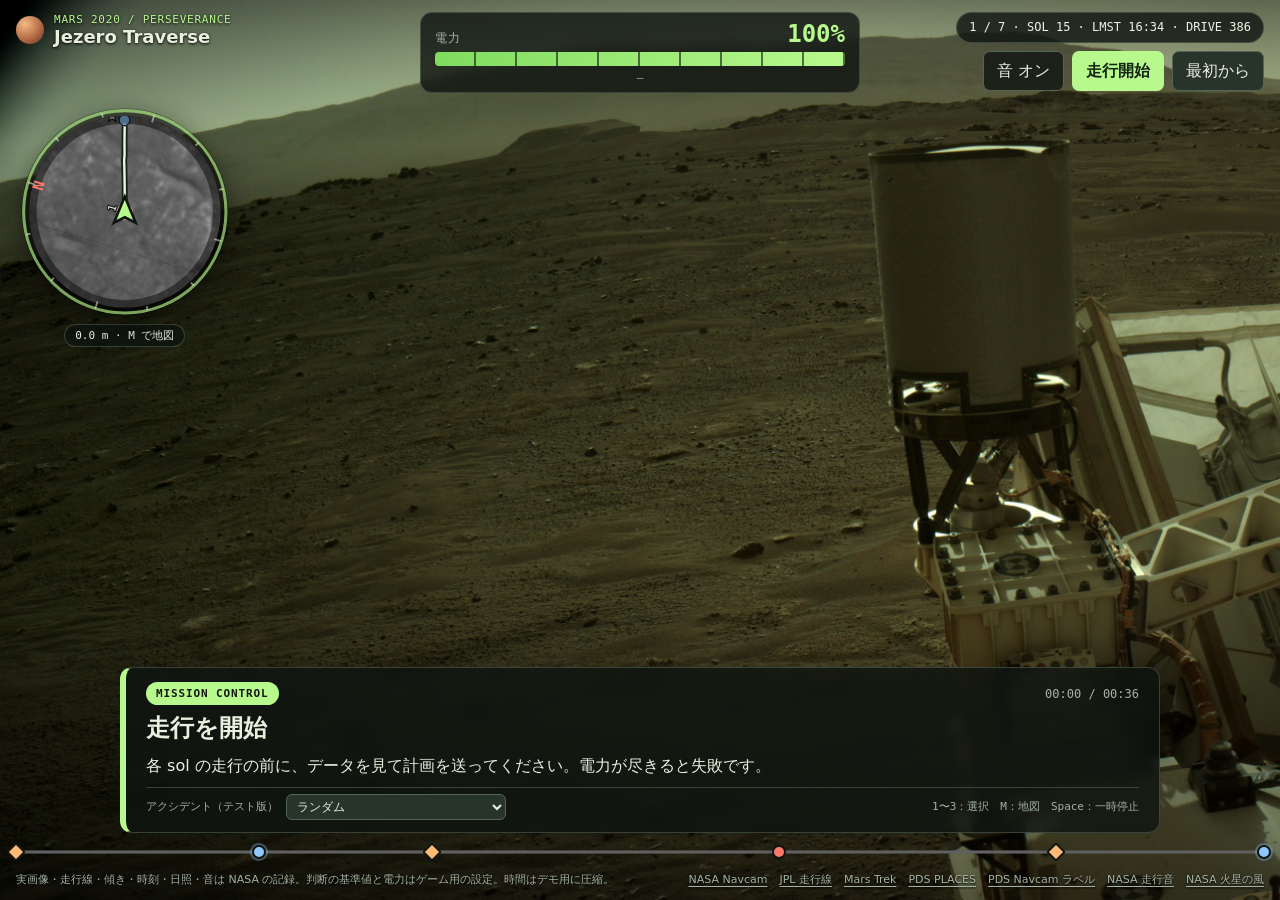
==== commit fbf341de: "Add Bunsen Peak sampling at the mission goal" ====
--- a/rover-replay/index.html
+++ b/rover-replay/index.html
@@ -175,7 +175,7 @@
         <p id="be-lead" class="be-lead">—</p>
       </header>
       <figure class="be-media">
-        <div id="be-frame" class="be-frame"><img id="be-img" alt=""><span id="be-marker" class="be-marker" aria-hidden="true"></span></div>
+        <div id="be-frame" class="be-frame"><img id="be-img" alt=""><span id="be-marker" class="be-marker" aria-hidden="true"></span><span id="be-reticle" aria-hidden="true" hidden></span></div>
         <figcaption><span id="be-note">—</span> · <span id="be-credit">—</span></figcaption>
       </figure>
       <div class="be-panel glass">
@@ -184,6 +184,14 @@
         <dl id="be-facts" class="facts"></dl>
         <p id="be-question" class="be-question">—</p>
         <div id="be-choices" class="choices"></div>
+        <form id="be-sampling" hidden>
+          <p>黄色い円と照準が重なるよう、右・左と上・下の位置を調整します。</p>
+          <div class="be-alignment">
+            <label>横の位置 <input id="be-aim-x" type="range" min="0" max="100" value="65"></label>
+            <label>縦の位置 <input id="be-aim-y" type="range" min="0" max="100" value="45"></label>
+          </div>
+          <button class="primary" type="submit" id="be-lock" disabled>照準を固定して採取</button>
+        </form>
         <p id="be-message" class="be-message" role="status"></p>
         <div class="be-foot">
           <span id="be-sources" class="be-sources"></span>
--- a/rover-replay/style.css
+++ b/rover-replay/style.css
@@ -306,3 +306,17 @@
   .hud { grid-template-columns: 1fr 1fr; }
   .hud-head { grid-column: 1 / -1; }
 }
+
+/* Sampling uses the large-event screen and expands its main camera view. */
+.be-sampling .be-panel { grid-template-columns: 1fr; }
+.be-sampling .be-zoom { display: none; }
+.be-sampling .be-frame { overflow: hidden; }
+.be-sampling .be-frame img { transform-origin: var(--be-zoom-origin, center); }
+.be-sampling.be-coring .be-frame img { transform: scale(1.54); }
+.be-alignment { display: grid; grid-template-columns: repeat(auto-fit, minmax(min(100%, 13rem), 1fr)); gap: 6px 16px; max-width: 560px; margin-block: 6px; }
+.be-alignment label { display: grid; gap: 2px; }
+.be-alignment input { width: 100%; accent-color: var(--mint); }
+#be-reticle { position: absolute; left: var(--aim-x); top: var(--aim-y); transform: translate(-50%, -50%);
+  width: 30px; aspect-ratio: 1; border: 2px solid white; border-radius: 50%; box-shadow: 0 0 0 1px #000; pointer-events: none; }
+#be-reticle::after { content: "+"; display: grid; place-items: center; height: 100%; color: white; font: 20px/1 var(--mono); }
+.be-aligned #be-reticle, .be-aligned #be-reticle::after { color: var(--mint); border-color: var(--mint); }
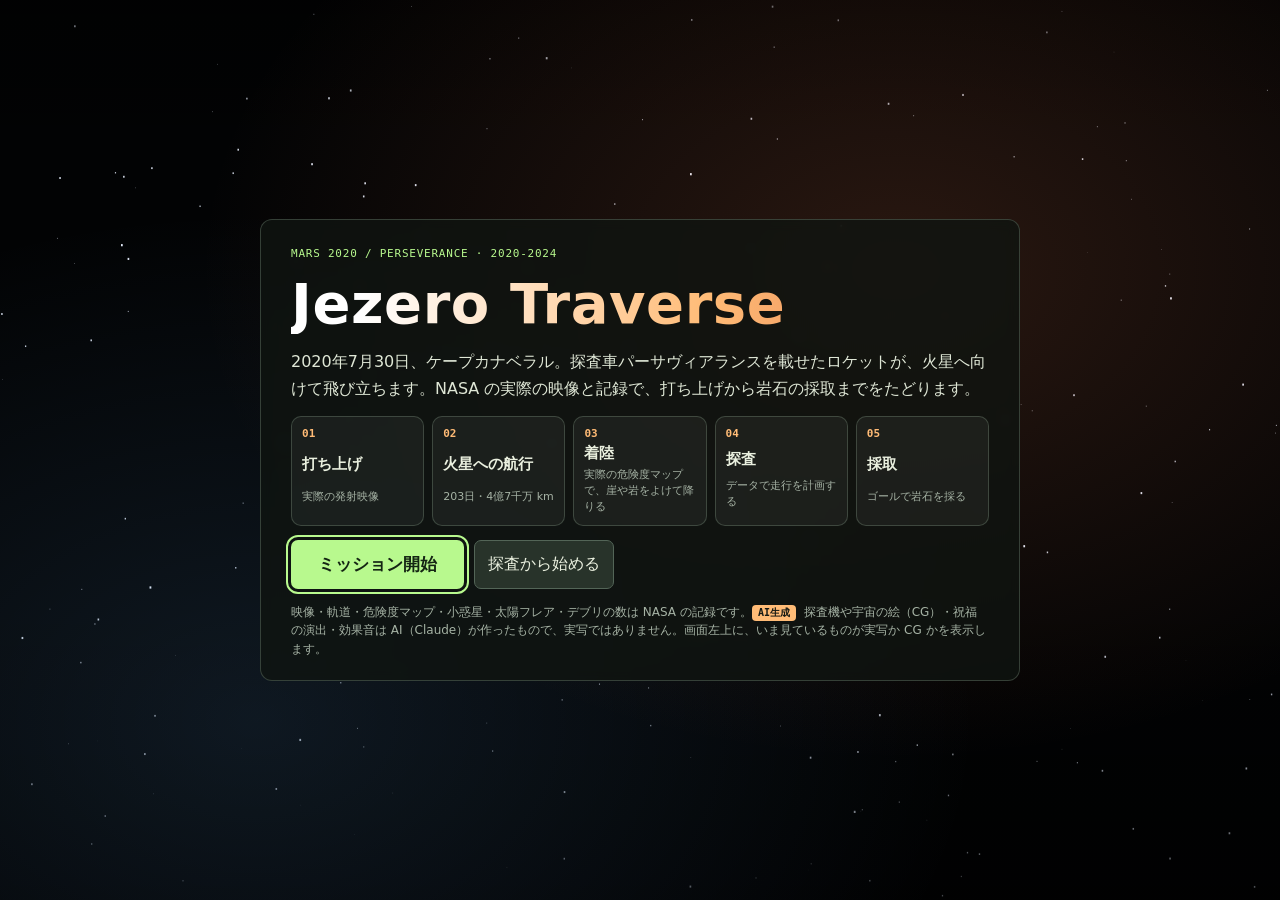
==== commit fc09b784: "打ち上げ・航行・着陸のプロローグと、結果画面（点数と復習）を加える 物語の前半（ロケットの打ち上げから着陸まで）をゲームに含めるため、探査画面の部品を使ったプロローグを足した。映像と数値は NASA " ====
--- a/rover-replay/index.html
+++ b/rover-replay/index.html
@@ -6,9 +6,102 @@
   <meta name="description" content="Perseveranceの実画像と走行データで遊ぶ火星探査シミュレーション">
   <title>Jezero Traverse | 火星探査シミュレーション</title>
   <link rel="stylesheet" href="style.css">
+  <link rel="stylesheet" href="voyage.css">
+  <link rel="stylesheet" href="result.css">
   <script src="game.js" type="module"></script>
+  <script src="voyage.js" type="module"></script>
 </head>
-<body>
+<body data-scene="voyage">
+  <!-- Prologue: launch, cruise and landing, before the rover drives. -->
+  <section id="voyage" class="voyage" data-scene="title" aria-label="打ち上げから着陸まで">
+    <video id="vg-video" class="vg-video" playsinline preload="auto"></video>
+    <canvas id="vg-canvas" class="vg-canvas" aria-hidden="true"></canvas>
+    <span class="vg-pip-label">実際の映像（同じ時間帯・NASA）</span>
+    <div class="vg-shade" aria-hidden="true"></div>
+
+    <header class="topbar vg-top">
+      <div class="brand"><span class="planet" aria-hidden="true"></span><div>
+        <p class="eyebrow">MARS 2020 / PERSEVERANCE</p><h1 id="vg-chapter">火星への旅</h1>
+        <p id="vg-badge" class="vg-badge" data-kind="ai">AI生成のCG（実写ではありません）</p>
+      </div></div>
+
+      <div id="vg-hull" class="power vg-hull" data-level="ok" role="meter" aria-label="機体の状態" aria-valuemin="0" aria-valuemax="100" aria-valuenow="100">
+        <div class="power-head"><span class="power-label">機体の状態</span><span id="vg-hull-value" class="mono power-value">100%</span></div>
+        <div class="power-track" aria-hidden="true"><span id="vg-hull-bar"></span></div>
+        <span id="vg-hull-note" class="mono power-note">赤（危険）・黄（注意）の上にいると減ります</span>
+        <span id="vg-hull-float" class="power-float mono" aria-hidden="true"></span>
+      </div>
+
+      <div class="top-right">
+        <p class="pill mono"><span id="vg-clock">2020-07-30 11:50 UTC</span> · <span id="vg-day">打ち上げ前</span></p>
+        <div class="buttons">
+          <button id="vg-sound" class="icon-btn" aria-pressed="true" title="音のオン・オフ">音 オン</button>
+          <button id="vg-speed" class="icon-btn" hidden title="再生の速さ（×1・×2・×4）">×1</button>
+          <button id="vg-skip" title="この場面を飛ばす">スキップ ▶▶</button>
+        </div>
+      </div>
+    </header>
+
+    <div class="vg-middle">
+      <figure class="minimap vg-orbit" aria-label="太陽系の中の探査機の位置">
+        <svg id="vg-orbit" viewBox="-50 -50 100 100" aria-hidden="true"></svg>
+        <figcaption class="minimap-label mono"><span id="vg-orbit-label">地球 → 火星</span></figcaption>
+      </figure>
+
+      <section class="glass hud vg-hud" aria-labelledby="vg-hud-title">
+        <header class="hud-head"><h2 id="vg-hud-title">探査機の状態</h2><span id="vg-hud-src" class="muted">JPL Horizons</span></header>
+        <div id="vg-telemetry" class="vg-telemetry"></div>
+        <ol id="vg-phases" class="vg-phases" hidden></ol>
+      </section>
+    </div>
+
+    <div class="vg-center" aria-live="polite">
+      <p id="vg-count" class="vg-count mono" hidden></p>
+      <p id="vg-caption" class="vg-caption" hidden></p>
+      <p id="vg-sub" class="vg-sub" hidden></p>
+    </div>
+
+    <div class="dock vg-dock">
+      <section id="vg-card" class="glass controls vg-card" data-kind="info" aria-labelledby="vg-title" hidden>
+        <div class="card-head">
+          <span id="vg-kind" class="kind mono">MISSION CONTROL</span>
+          <span id="vg-timer" class="mono clock"></span>
+        </div>
+        <h2 id="vg-title">—</h2>
+        <p id="vg-message"></p>
+        <dl id="vg-facts" class="facts" hidden></dl>
+        <p id="vg-note" class="vg-note" hidden></p>
+        <div id="vg-actions" class="vg-actions" hidden></div>
+        <div class="card-foot"><span id="vg-src" class="vg-src"></span><span class="keys mono">← → ↑ ↓・マウス・指：移動　Space：一時停止</span></div>
+      </section>
+      <div class="timeline vg-timeline" aria-hidden="true">
+        <progress id="vg-progress" value="0" max="1"></progress>
+        <div id="vg-marks" class="timeline-marks"></div>
+      </div>
+    </div>
+
+    <!-- Title: the whole story and the start buttons. -->
+    <div id="vg-intro" class="vg-intro">
+      <div class="vg-intro-card glass">
+        <p class="eyebrow">MARS 2020 / PERSEVERANCE · 2020-2024</p>
+        <h1 class="vg-logo">Jezero Traverse</h1>
+        <p class="vg-lead">2020年7月30日、ケープカナベラル。探査車パーサヴィアランスを載せたロケットが、火星へ向けて飛び立ちます。NASA の実際の映像と記録で、打ち上げから岩石の採取までをたどります。</p>
+        <ol class="vg-chapters">
+          <li><b>打ち上げ</b><span>実際の発射映像</span></li>
+          <li><b>火星への航行</b><span>203日・4億7千万 km</span></li>
+          <li><b>着陸</b><span>実際の危険度マップで、崖や岩をよけて降りる</span></li>
+          <li><b>探査</b><span>データで走行を計画する</span></li>
+          <li><b>採取</b><span>ゴールで岩石を採る</span></li>
+        </ol>
+        <div class="vg-intro-actions">
+          <button id="vg-begin" class="primary" disabled>データを読み込み中…</button>
+          <button id="vg-to-rover">探査から始める</button>
+        </div>
+        <p class="vg-intro-note muted">映像・軌道・危険度マップ・小惑星・太陽フレア・デブリの数は NASA の記録です。<b class="ai-mark">AI生成</b> 探査機や宇宙の絵（CG）・祝福の演出・効果音は AI（Claude）が作ったもので、実写ではありません。画面左上に、いま見ているものが実写か CG かを表示します。</p>
+      </div>
+    </div>
+  </section>
+
   <div class="screen" data-mode="panel">
     <img id="photo" class="backdrop" alt="Perseveranceの左Navcamが撮影した火星の地表">
 
@@ -143,7 +236,7 @@
       </div>
 
       <footer class="sources">
-        <span>実画像・走行線・傾き・時刻・日照・音は NASA の記録。判断の基準値と電力はゲーム用の設定。時間はデモ用に圧縮。</span>
+        <span>実画像・走行線・傾き・時刻・日照・音は NASA の記録。判断の基準値と電力はゲーム用の設定。時間はデモ用に圧縮。<b class="ai-mark">AI生成</b> 図・アイコン・CG・効果音は AI（Claude）が作成。</span>
         <nav aria-label="データ出典">
           <a href="https://mars.nasa.gov/mars2020/multimedia/raw-images/">NASA Navcam</a>
           <a href="https://science.nasa.gov/mission/mars-2020-perseverance/location-map/">JPL 走行線</a>
@@ -202,5 +295,39 @@
       </div>
     </div>
   </section>
+  <!-- Mission report: score, review, celebration. -->
+  <section id="result" class="result" aria-labelledby="rs-title" hidden>
+    <canvas id="rs-fx" class="rs-fx" aria-hidden="true"></canvas>
+    <div class="rs-body">
+      <header class="rs-head">
+        <p class="eyebrow">MISSION REPORT</p>
+        <h2 id="rs-title">MISSION COMPLETE</h2>
+        <p id="rs-sub" class="rs-sub"></p>
+        <p id="rs-fx-note" class="rs-fx-note"><b class="ai-mark">AI生成</b>紙吹雪と花火は AI が作った CG の演出です</p>
+      </header>
+      <div class="rs-score glass">
+        <div id="rs-rank" class="rs-rank" aria-label="ランク">S</div>
+        <div class="rs-total">
+          <p class="rs-points"><b id="rs-points" class="mono">0</b><span class="mono"> / <span id="rs-max">0</span> 点</span></p>
+          <p id="rs-comment" class="rs-comment"></p>
+        </div>
+      </div>
+      <section class="rs-section glass">
+        <h3>内訳</h3>
+        <ul id="rs-breakdown" class="rs-breakdown"></ul>
+        <p class="rs-note muted">点数の付け方はゲーム用の設定です（1回目で正解ほど高い・残りの電力・着陸の結果）。</p>
+      </section>
+      <section class="rs-section glass">
+        <h3>復習</h3>
+        <p id="rs-review-note" class="muted"></p>
+        <div id="rs-review" class="rs-review"></div>
+      </section>
+      <div class="rs-actions">
+        <button id="rs-retry" class="primary">もう一度探査する</button>
+        <button id="rs-restart">打ち上げから遊ぶ</button>
+        <button id="rs-close">閉じる</button>
+      </div>
+    </div>
+  </section>
 </body>
 </html>
--- a/rover-replay/voyage.css
+++ b/rover-replay/voyage.css
@@ -0,0 +1,175 @@
+/* Prologue: launch, cruise and landing. It reuses the rover screen's parts
+   (top bar, gauge, round minimap, glass HUD, mission card, timeline). */
+body[data-scene="voyage"] .screen { visibility: hidden; }
+body[data-scene="rover"] .voyage { display: none; }
+
+.voyage { position: fixed; inset: 0; z-index: 30; overflow: hidden; background: #020304;
+  display: grid; grid-template-columns: minmax(0, 1fr); grid-template-rows: auto minmax(0, 1fr) auto; gap: 10px; padding: 12px 16px; }
+.vg-video, .vg-canvas, .vg-shade { position: absolute; inset: 0; width: 100%; height: 100%; }
+.vg-video { object-fit: cover; z-index: 0; background: #020304; opacity: 0; transition: opacity .5s; }
+.voyage[data-video="on"] .vg-video { opacity: 1; }
+.voyage[data-fit="contain"] .vg-video { object-fit: contain; }
+.vg-canvas { z-index: 1; display: block; touch-action: none; }
+.vg-shade { z-index: 2; pointer-events: none;
+  background: linear-gradient(180deg, rgba(0,0,0,.55) 0, rgba(0,0,0,0) 18%, rgba(0,0,0,0) 62%, rgba(0,0,0,.65) 100%); }
+.voyage[data-pip="on"] .vg-video { inset: auto 16px 96px auto; width: min(300px, 30vw); height: auto; aspect-ratio: 16 / 9; z-index: 4;
+  object-fit: cover; border-radius: 10px; border: 1px solid var(--line); box-shadow: 0 8px 24px rgba(0,0,0,.6); }
+.vg-pip-label { display: none; }
+.voyage[data-pip="on"][data-video="on"] .vg-pip-label { display: block; position: absolute; right: 22px; bottom: calc(96px + min(300px, 30vw) * 9 / 16 + 4px);
+  z-index: 4; font: 11px var(--mono); color: #eaf0df; background: rgba(0,0,0,.6); padding: 2px 8px; border-radius: 999px; }
+
+/* What the viewer is looking at: NASA footage or AI-made graphics (hackathon rule). */
+.vg-badge { display: inline-block; margin-top: 4px; padding: 2px 9px; border-radius: 999px; font: 600 11px/1.5 var(--mono); text-shadow: none; }
+.vg-badge[data-kind="real"] { background: rgba(111,184,255,.18); color: #cfe6ff; border: 1px solid rgba(111,184,255,.5); }
+.vg-badge[data-kind="ai"] { background: rgba(255,187,118,.2); color: #ffe2c2; border: 1px solid rgba(255,187,118,.6); }
+.vg-badge[data-kind="mix"] { background: rgba(184,249,142,.14); color: #e6ffd6; border: 1px solid rgba(184,249,142,.5); }
+.ai-mark { display: inline-block; margin-right: 4px; padding: 0 6px; border-radius: 4px; font: 700 10px/1.6 var(--mono); color: #141813; background: var(--amber); }
+.vg-top, .vg-middle, .vg-dock, .vg-center { position: relative; z-index: 3; }
+.vg-middle, .vg-dock, .vg-center { pointer-events: none; }
+.vg-middle > *, .vg-dock > * { pointer-events: auto; }
+
+/* What each scene shows. */
+.voyage[data-scene="title"] .vg-top, .voyage[data-scene="title"] .vg-middle, .voyage[data-scene="title"] .vg-dock { visibility: hidden; }
+.voyage:not([data-scene="title"]) .vg-intro { display: none; }
+.vg-hull { visibility: hidden; }
+.voyage[data-hull="on"] .vg-hull { visibility: visible; }
+.voyage[data-scene="liftoff"] .vg-orbit, .voyage[data-scene="ascent"] .vg-orbit,
+.voyage[data-scene="arrival"] .vg-orbit, .voyage[data-scene="arrival"] .vg-hud,
+.voyage[data-scene="arrival"] .vg-timeline { visibility: hidden; }
+.voyage[data-scene="landing"] .vg-orbit, .voyage[data-scene="entry"] .vg-orbit,
+.voyage[data-scene="trn"] .vg-orbit, .voyage[data-scene="touchdown"] .vg-orbit { visibility: hidden; }
+
+#vg-hull-bar { display: block; height: 100%; width: 100%; background: linear-gradient(90deg, #6fb8ff, var(--sky)); transition: width .25s; }
+.vg-hull[data-level="mid"] #vg-hull-bar { background: linear-gradient(90deg, #d9b847, #f0dd7a); }
+.vg-hull[data-level="low"] #vg-hull-bar { background: linear-gradient(90deg, #d8483a, var(--red)); }
+.vg-hull .power-value { color: var(--sky); }
+.vg-hull[data-level="mid"] .power-value { color: #f0dd7a; }
+.vg-hull[data-level="low"] .power-value { color: #ff9a8e; }
+.vg-hull[data-level="low"] { animation: low-power 1s ease-in-out infinite; }
+.voyage.hit { animation: vg-hit .35s; }
+@keyframes vg-hit { 0% { box-shadow: inset 0 0 0 0 rgba(255,80,60,.0); } 30% { box-shadow: inset 0 0 120px 20px rgba(255,80,60,.55); transform: translate(-5px, 3px); }
+  60% { transform: translate(4px, -3px); } 100% { box-shadow: inset 0 0 0 0 rgba(255,80,60,0); transform: none; } }
+
+.vg-middle { display: flex; justify-content: space-between; align-items: flex-start; gap: 12px; min-height: 0; }
+.vg-orbit { cursor: default; margin: 0; }
+.vg-orbit .o-bg { fill: #05080c; }
+.vg-orbit .o-orbit { fill: none; stroke: rgba(234,240,223,.18); stroke-width: .5; }
+.vg-orbit .o-path { fill: none; stroke: rgba(184,249,142,.35); stroke-width: .8; stroke-dasharray: 1.5 1.5; }
+.vg-orbit .o-done { fill: none; stroke: var(--mint); stroke-width: 1.2; }
+.vg-orbit .o-sun { fill: #ffd35c; filter: drop-shadow(0 0 3px #ffb02e); }
+.vg-orbit .o-earth { fill: #6fb8ff; }
+.vg-orbit .o-mars { fill: #e0764a; }
+.vg-orbit .o-craft { fill: #fff; stroke: #10160f; stroke-width: .6; }
+.vg-orbit text { font: 5px var(--mono); fill: #c9d3c0; }
+
+.voyage .vg-hud { width: 300px; grid-template-columns: 1fr; margin-left: auto; }
+.vg-telemetry { display: grid; gap: 6px; }
+.vg-row { padding: 6px 10px; border-radius: 9px; background: rgba(255,255,255,.04); }
+.vg-row span { display: block; font-size: 11px; color: var(--muted); }
+.vg-row b { font: 600 18px/1.3 var(--mono); color: #f2f7ea; }
+.vg-row small { font-size: 11px; color: var(--muted); margin-left: 4px; }
+.vg-row .vg-bar { height: 5px; margin-top: 4px; border-radius: 9px; background: #303c31; overflow: hidden; }
+.vg-row .vg-bar i { display: block; height: 100%; width: 0; background: linear-gradient(90deg, #6fb8ff, #e0764a); }
+.vg-phases { list-style: none; margin: 4px 0 0; padding: 0; display: grid; gap: 3px; }
+.vg-phases li { display: flex; align-items: center; gap: 8px; font-size: 12px; color: var(--muted); padding: 3px 6px; border-radius: 6px; }
+.vg-phases li::before { content: ""; width: 9px; height: 9px; border-radius: 50%; border: 1.5px solid #708272; flex: none; }
+.vg-phases li.done { color: #c9d3c0; }
+.vg-phases li.done::before { background: var(--mint); border-color: var(--mint); }
+.vg-phases li.now { color: #fff; background: rgba(255,187,118,.14); }
+.vg-phases li.now::before { background: var(--amber); border-color: var(--amber); box-shadow: 0 0 0 3px rgba(255,187,118,.3); }
+
+/* Centre overlays: countdown, captions, subtitles, the arrival title. */
+.vg-center { position: absolute; inset: 0; display: grid; place-items: center; z-index: 4; }
+.vg-count { font-size: clamp(90px, 18vw, 220px); font-weight: 700; color: #fff; text-shadow: 0 0 30px rgba(255,187,118,.7), 0 4px 12px #000;
+  animation: vg-pop .9s ease-out; }
+.vg-count.go { font-size: clamp(56px, 10vw, 130px); color: var(--amber); letter-spacing: .08em; }
+@keyframes vg-pop { 0% { transform: scale(1.6); opacity: 0; } 20% { transform: scale(1); opacity: 1; } 100% { transform: scale(.94); opacity: .9; } }
+.vg-caption { position: absolute; top: 22%; left: 50%; transform: translateX(-50%); width: min(820px, 92vw); text-align: center;
+  font-size: clamp(20px, 2.6vw, 32px); font-weight: 700; color: #fff; text-shadow: 0 2px 10px #000, 0 0 2px #000; animation: rise .4s ease-out; }
+.vg-caption small { display: block; margin-top: 4px; font: 500 clamp(12px, 1.2vw, 15px)/1.5 var(--mono); color: #d8e2cf; }
+.vg-sub { position: absolute; bottom: 150px; left: 50%; transform: translateX(-50%); width: min(900px, 92vw); text-align: center;
+  font-size: clamp(16px, 1.7vw, 21px); line-height: 1.5; color: #fff; padding: 6px 14px; border-radius: 8px; background: rgba(0,0,0,.62); }
+.vg-sub i { display: block; font: 12px/1.4 var(--mono); font-style: normal; color: #b9c4b0; }
+.voyage[data-scene="arrival"] .vg-caption { top: auto; font-size: clamp(54px, 9vw, 120px); letter-spacing: .06em; color: var(--mint);
+  text-shadow: 0 0 40px rgba(184,249,142,.55), 0 4px 18px #000; animation: vg-arrive 1.2s cubic-bezier(.2,.9,.3,1.2); }
+.voyage[data-scene="arrival"] .vg-caption small { font-size: clamp(14px, 1.5vw, 19px); letter-spacing: 0; color: #eaf0df; }
+@keyframes vg-arrive { 0% { transform: translateX(-50%) scale(.6); opacity: 0; filter: blur(8px); } 100% { transform: translateX(-50%); opacity: 1; filter: none; } }
+.voyage[data-scene="arrival"] .vg-video { animation: vg-zoom 4s ease-out forwards; }
+@keyframes vg-zoom { from { transform: scale(1.12); } to { transform: none; } }
+.voyage.leaving { animation: vg-leave .9s ease-in forwards; }
+@keyframes vg-leave { to { opacity: 0; } }
+.voyage[data-scene="arrival"] .vg-arrival-photo { position: absolute; inset: 0; width: 100%; height: 100%; object-fit: cover; z-index: 0; animation: vg-zoom 4s ease-out forwards; }
+
+.vg-card { --kind: var(--sky); width: min(980px, 100%); }
+.vg-card[data-kind="warn"] { --kind: var(--red); }
+.vg-card[data-kind="warn"] h2 { color: #ffb2a8; }
+.vg-card[data-kind="ok"] { --kind: var(--mint); }
+.vg-card[data-kind="fail"] { --kind: var(--red); }
+.vg-card #vg-message { font-size: 15px; line-height: 1.6; }
+.vg-note { font-size: 13px; line-height: 1.55; color: #ffe2c2; padding: 6px 10px; border-radius: 6px; border-left: 3px solid var(--amber); background: rgba(255,187,118,.08); }
+.vg-actions { display: flex; gap: 10px; flex-wrap: wrap; }
+.vg-src { font-size: 11px; color: var(--muted); display: flex; gap: 10px; flex-wrap: wrap; }
+.voyage[data-playing="dodge"] .vg-card { opacity: .82; }
+.voyage[data-playing="dodge"] .vg-card #vg-message, .voyage[data-playing="dodge"] .vg-card .vg-note,
+.voyage[data-playing="dodge"] .vg-card .facts, .voyage[data-playing="dodge"] .vg-card .vg-src { display: none; }
+.voyage[data-playing="dodge"] .vg-card { padding-block: 8px; gap: 4px; }
+.voyage[data-playing="dodge"] .vg-card h2 { font-size: 18px; }
+.vg-timeline .tm.event { background: var(--red); border-radius: 50%; }
+.vg-timeline .tm.land { background: var(--amber); border-radius: 2px; transform: rotate(45deg); }
+
+/* Title */
+.vg-intro { position: absolute; inset: 0; z-index: 5; display: grid; place-items: center; padding: 16px; overflow-y: auto;
+  background: radial-gradient(ellipse at 70% 30%, rgba(224,118,74,.18), transparent 55%), radial-gradient(ellipse at 20% 80%, rgba(111,184,255,.12), transparent 50%); }
+.vg-intro-card { width: min(760px, 100%); padding: 26px 30px 22px; display: grid; gap: 14px; animation: rise .5s ease-out; }
+.vg-logo { font-size: clamp(34px, 5vw, 56px); line-height: 1.05; letter-spacing: .01em;
+  background: linear-gradient(90deg, #fff 10%, #ffbb76 60%, #e0764a); -webkit-background-clip: text; background-clip: text; color: transparent; }
+.vg-lead { font-size: 16px; line-height: 1.7; color: #dfe7d6; }
+.vg-chapters { list-style: none; margin: 0; padding: 0; display: grid; grid-template-columns: repeat(5, 1fr); gap: 8px; counter-reset: ch; }
+.vg-chapters li { counter-increment: ch; padding: 10px; border-radius: 10px; background: rgba(255,255,255,.05); border: 1px solid var(--line); display: grid; gap: 2px; }
+.vg-chapters li::before { content: "0" counter(ch); font: 700 11px var(--mono); color: var(--amber); }
+.vg-chapters b { font-size: 15px; }
+.vg-chapters span { font-size: 11px; line-height: 1.45; color: var(--muted); }
+.vg-intro-actions { display: flex; gap: 10px; flex-wrap: wrap; }
+.vg-intro-actions .primary { font-size: 17px; padding: 10px 26px; min-height: 48px; }
+.vg-intro-note { font-size: 12px; }
+
+@media (max-height: 860px) and (min-width: 781px) {
+  .voyage .vg-hud { width: 270px; padding: 8px 10px; }
+  .vg-row { padding: 4px 8px; }
+  .vg-row b { font-size: 16px; }
+  .vg-orbit { width: clamp(140px, 13vw, 190px); }
+  .vg-sub { bottom: 120px; }
+}
+@media (max-width: 780px) {
+  .voyage[data-pip="on"] .vg-video { width: 40vw; bottom: 150px; right: 10px; }
+  .voyage[data-pip="on"][data-video="on"] .vg-pip-label { display: none; }
+  /* The rover screen's phone rules reorder .topbar/.hud/.minimap/.dock; undo that here. */
+  .voyage > *, .voyage .hud, .voyage .minimap, .voyage .dock, .voyage .topbar { order: 0; }
+  .voyage { padding: 10px 12px; gap: 6px; }
+  .vg-top { grid-template-columns: 1fr auto; gap: 6px 8px; }
+  .vg-top .brand { grid-column: 1; grid-row: 1; }
+  .vg-top .eyebrow { display: none; }
+  .vg-top .brand h1 { font-size: 15px; }
+  .vg-top .top-right { grid-column: 2; grid-row: 1; justify-items: end; gap: 4px; }
+  .vg-top .pill { font-size: 10px; padding: 3px 8px; }
+  .vg-top .buttons button { min-height: 34px; padding: 4px 9px; font-size: 13px; }
+  .vg-hull { grid-column: 1 / -1; grid-row: 2; width: 100%; padding: 4px 10px 3px; }
+  .vg-hull .power-value { font-size: 18px; }
+  .vg-hull .power-note { display: none; }
+  .vg-middle { align-items: flex-start; }
+  .vg-orbit { width: 104px; }
+  .voyage .vg-hud { width: 168px; margin-left: auto; max-height: none; padding: 6px 8px; gap: 4px; }
+  .voyage .minimap { align-self: flex-start; }
+  .vg-hud .hud-head span, .vg-row small { display: none; }
+  .vg-row { padding: 3px 6px; }
+  .vg-row:nth-child(n+4) { display: none; }
+  .vg-row b { font-size: 13px; }
+  .vg-phases li { font-size: 11px; padding: 1px 4px; }
+  .vg-chapters { grid-template-columns: 1fr 1fr; }
+  .vg-card { max-height: 34vh; padding: 10px 12px; }
+  .vg-card h2 { font-size: 17px; }
+  .vg-card .keys { display: none; }
+  .vg-sub { bottom: 96px; font-size: 14px; }
+  .vg-caption { top: 30%; }
+  .vg-intro-card { padding: 18px; }
+}
--- a/rover-replay/result.css
+++ b/rover-replay/result.css
@@ -0,0 +1,83 @@
+/* Mission report: score, review, and the celebration on success. */
+.result { position: fixed; inset: 0; z-index: 40; overflow-y: auto; background: radial-gradient(ellipse at 50% 0%, #1d2a1b 0%, #070908 60%);
+  animation: be-in .5s ease-out; }
+.result[data-outcome="failed"] { background: radial-gradient(ellipse at 50% 0%, #2a1714 0%, #080606 60%); }
+/* Light rays turning behind the title on success. */
+.result[data-outcome="complete"]::before { content: ""; position: fixed; left: 50%; top: 150px; width: 160vmax; height: 160vmax; margin: -80vmax 0 0 -80vmax;
+  background: repeating-conic-gradient(from 0deg, rgba(184,249,142,.07) 0deg 8deg, rgba(0,0,0,0) 8deg 20deg);
+  animation: rs-rays 30s linear infinite, be-in 1.2s ease-out; pointer-events: none; }
+@keyframes rs-rays { to { transform: rotate(360deg); } }
+.rs-fx { position: fixed; inset: 0; width: 100%; height: 100%; pointer-events: none; z-index: 2; }
+.rs-body { position: relative; z-index: 1; width: min(920px, 100%); margin: 0 auto; padding: 28px 16px 40px; display: grid; gap: 14px; }
+
+.rs-head { text-align: center; display: grid; gap: 4px; justify-items: center; }
+.rs-head h2 { font-size: clamp(36px, 7vw, 76px); line-height: 1.05; letter-spacing: .06em; font-weight: 800;
+  background: linear-gradient(100deg, #fff6c9 0%, #ffd35c 30%, #fff 50%, #b8f98e 70%, #ffd35c 100%); background-size: 220% 100%;
+  -webkit-background-clip: text; background-clip: text; color: transparent;
+  animation: rs-title .9s cubic-bezier(.2,1.4,.4,1) both, rs-shine 3s linear .9s infinite; }
+.result[data-outcome="failed"] .rs-head h2 { background: linear-gradient(100deg, #ffb2a8, #ff7a6b); -webkit-background-clip: text; background-clip: text; animation: rs-title .6s ease-out both; }
+@keyframes rs-title { from { transform: scale(2.2); opacity: 0; filter: blur(10px); } to { transform: none; opacity: 1; filter: none; } }
+@keyframes rs-shine { to { background-position: -220% 0; } }
+.rs-sub { font-size: 16px; color: #dfe7d6; }
+.rs-fx-note { font-size: 11px; color: var(--muted); }
+
+.rs-score { display: grid; grid-template-columns: auto 1fr; align-items: center; gap: 20px; padding: 16px 22px; }
+.rs-rank { width: 112px; height: 112px; display: grid; place-items: center; border-radius: 50%; font: 800 64px/1 var(--mono);
+  color: #1a1408; background: radial-gradient(circle at 35% 30%, #fff6c9, #ffd35c 55%, #c98a1c); box-shadow: 0 0 0 4px rgba(255,211,92,.35), 0 0 40px rgba(255,211,92,.5);
+  animation: rs-stamp .7s cubic-bezier(.2,1.6,.4,1) 1.3s both; }
+.result[data-rank="A"] .rs-rank { background: radial-gradient(circle at 35% 30%, #e9ffe0, var(--mint) 55%, #5aa63a); box-shadow: 0 0 0 4px rgba(184,249,142,.35), 0 0 40px rgba(184,249,142,.45); }
+.result[data-rank="B"] .rs-rank { background: radial-gradient(circle at 35% 30%, #e6f3ff, var(--sky) 55%, #3f79b5); box-shadow: 0 0 0 4px rgba(143,199,255,.35), 0 0 30px rgba(143,199,255,.4); }
+.result[data-rank="C"] .rs-rank, .result[data-rank="D"] .rs-rank { background: radial-gradient(circle at 35% 30%, #f1f1ee, #b9bdb5 55%, #6d726a); box-shadow: none; }
+@keyframes rs-stamp { 0% { transform: scale(3) rotate(-25deg); opacity: 0; } 70% { transform: scale(.9) rotate(4deg); opacity: 1; } 100% { transform: none; } }
+.rs-points b { font-size: clamp(44px, 7vw, 64px); color: #fff; line-height: 1; }
+.rs-points span { font-size: 18px; color: var(--muted); }
+.rs-comment { margin-top: 6px; font-size: 16px; color: #ffe2c2; }
+
+.rs-section { padding: 14px 18px; display: grid; gap: 8px; }
+.rs-section h3 { font-size: 16px; }
+.rs-breakdown { list-style: none; margin: 0; padding: 0; display: grid; gap: 8px; }
+.rs-breakdown li { display: grid; gap: 3px; }
+.rs-line { display: flex; justify-content: space-between; gap: 12px; font-size: 14px; }
+.rs-line b { color: #f2f7ea; }
+.rs-breakdown small { font-size: 12px; color: var(--muted); }
+.rs-bar { height: 7px; border-radius: 9px; background: #2a332b; overflow: hidden; }
+.rs-bar i { display: block; height: 100%; width: var(--to); border-radius: 9px; background: linear-gradient(90deg, #7fdc5e, var(--mint)); animation: rs-bar 1.2s ease-out .4s both; }
+@keyframes rs-bar { from { width: 0; } }
+.rs-skip { font-size: 12px; color: var(--muted); }
+.rs-rule { font-size: 12px; }
+
+.rs-review { display: grid; gap: 8px; }
+.rs-item { border-radius: 10px; border: 1px solid var(--line); background: rgba(255,255,255,.035); border-left: 5px solid var(--amber); }
+.rs-item.accident { border-left-color: var(--red); }
+.rs-item.quiz { border-left-color: var(--sky); }
+.rs-item summary { cursor: pointer; padding: 10px 14px; font-weight: 700; font-size: 15px; }
+.rs-item[open] summary { border-bottom: 1px solid var(--line); }
+.rs-item > :not(summary) { margin: 8px 14px; }
+.rs-q { font-size: 15px; line-height: 1.6; }
+.rs-facts { display: grid; grid-template-columns: max-content 1fr; gap: 2px 12px; font-size: 13px; }
+.rs-facts dt { color: var(--muted); }
+.rs-facts dd { margin: 0; font-family: var(--mono); }
+.rs-yours { font-size: 14px; color: #ffb2a8; }
+.rs-why { font-size: 14px; line-height: 1.6; color: #eaf0df; padding: 6px 10px; border-radius: 6px; background: rgba(255,122,107,.08); }
+.rs-rule { font-size: 13px; color: #ffe2c2; }
+.rs-answer { font-size: 14px; line-height: 1.6; padding: 6px 10px; border-radius: 6px; background: rgba(184,249,142,.08); border-left: 3px solid var(--mint); }
+.rs-answers { margin: 0; padding-left: 20px; font-size: 14px; color: #dfe7d6; }
+.rs-try { font-size: 12px; letter-spacing: .06em; color: var(--mint); font-weight: 700; }
+.rs-choices { display: grid; grid-template-columns: repeat(auto-fit, minmax(220px, 1fr)); gap: 8px; }
+.rs-choices button { text-align: left; font-size: 14px; }
+.rs-choices button.right { border-color: var(--mint); background: rgba(184,249,142,.15); }
+.rs-choices button.wrong { border-color: var(--red); animation: shake .35s; }
+.rs-text { width: 100%; font: inherit; color: inherit; background: #121813; border: 1px solid #536557; border-radius: 8px; padding: 8px 10px; }
+.rs-feedback { font-size: 14px; line-height: 1.6; min-height: 1.4em; }
+.rs-feedback.ok { color: var(--mint); }
+.rs-feedback.ng { color: #ffb2a8; }
+.rs-actions { display: flex; gap: 10px; justify-content: center; flex-wrap: wrap; }
+.rs-actions .primary { font-size: 16px; padding: 10px 24px; }
+
+@media (max-width: 560px) {
+  .rs-score { grid-template-columns: 1fr; justify-items: center; text-align: center; }
+  .rs-rank { width: 92px; height: 92px; font-size: 52px; }
+}
+@media (prefers-reduced-motion: reduce) {
+  .result::before, .rs-head h2, .rs-rank, .rs-bar i { animation: none !important; }
+}
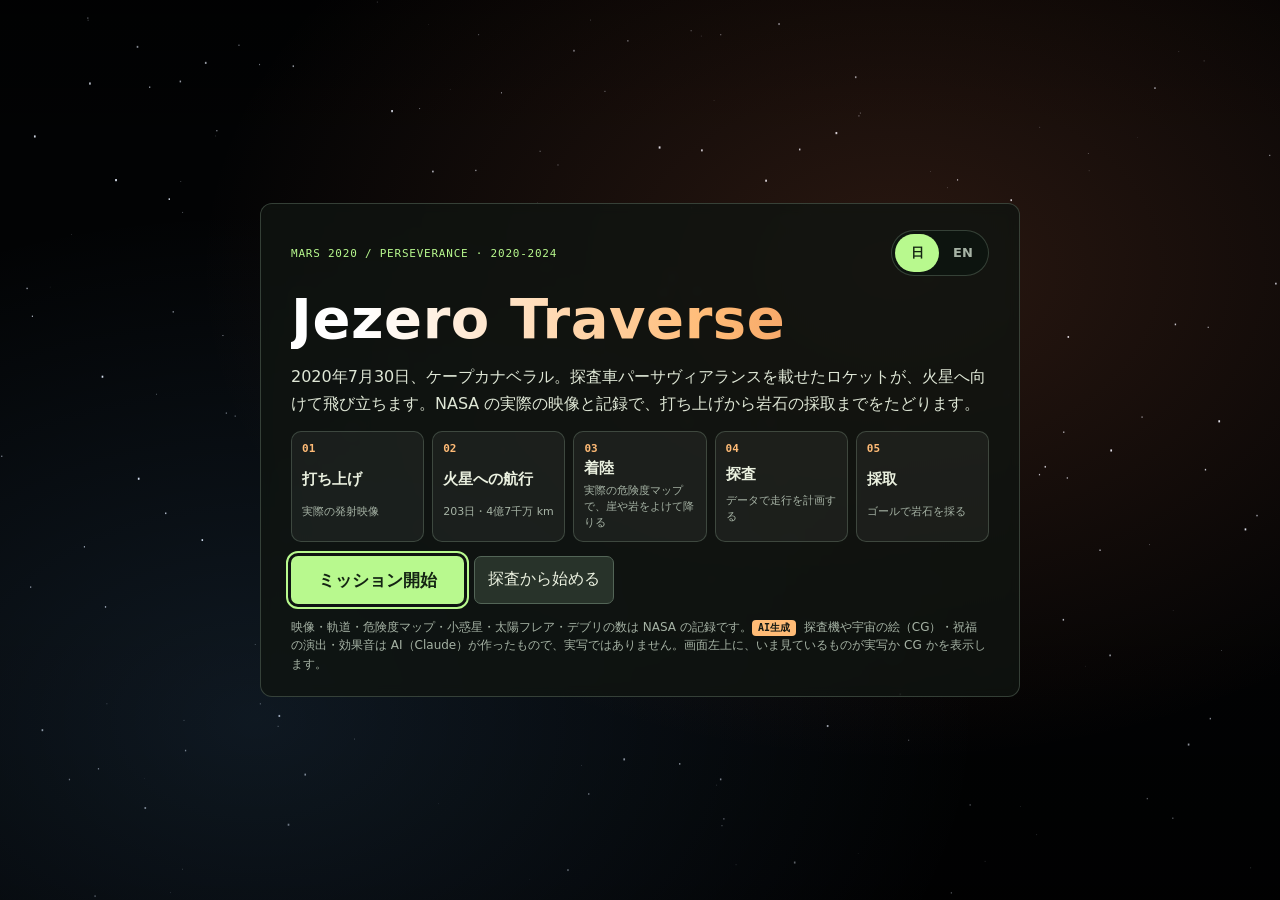
==== commit c02bedf5: "問題文修正、英語版作成" ====
--- a/rover-replay/index.html
+++ b/rover-replay/index.html
@@ -3,53 +3,53 @@
 <head>
   <meta charset="utf-8">
   <meta name="viewport" content="width=device-width, initial-scale=1">
-  <meta name="description" content="Perseveranceの実画像と走行データで遊ぶ火星探査シミュレーション">
-  <title>Jezero Traverse | 火星探査シミュレーション</title>
-  <link rel="stylesheet" href="style.css">
-  <link rel="stylesheet" href="voyage.css">
+  <meta name="description" content="Perseveranceの実画像と走行データで遊ぶ火星探査シミュレーション" data-en-content="Explore Mars using real Perseverance imagery and drive data">
+  <title data-en="Jezero Traverse | Mars Exploration Simulator">Jezero Traverse | 火星探査シミュレーション</title>
+  <link rel="stylesheet" href="style.css?v=6">
+  <link rel="stylesheet" href="voyage.css?v=3">
   <link rel="stylesheet" href="result.css">
-  <script src="game.js" type="module"></script>
-  <script src="voyage.js" type="module"></script>
+  <script src="game.js?v=6" type="module"></script>
+  <script src="voyage.js?v=4" type="module"></script>
 </head>
 <body data-scene="voyage">
   <!-- Prologue: launch, cruise and landing, before the rover drives. -->
-  <section id="voyage" class="voyage" data-scene="title" aria-label="打ち上げから着陸まで">
+  <section id="voyage" class="voyage" data-scene="title" aria-label="打ち上げから着陸まで" data-en-label="Launch through landing">
     <video id="vg-video" class="vg-video" playsinline preload="auto"></video>
     <canvas id="vg-canvas" class="vg-canvas" aria-hidden="true"></canvas>
-    <span class="vg-pip-label">実際の映像（同じ時間帯・NASA）</span>
+    <span class="vg-pip-label" data-en="NASA footage from this phase">実際の映像（同じ時間帯・NASA）</span>
     <div class="vg-shade" aria-hidden="true"></div>
 
     <header class="topbar vg-top">
       <div class="brand"><span class="planet" aria-hidden="true"></span><div>
-        <p class="eyebrow">MARS 2020 / PERSEVERANCE</p><h1 id="vg-chapter">火星への旅</h1>
+        <p class="eyebrow">MARS 2020 / PERSEVERANCE</p><h1 id="vg-chapter" data-en="Journey to Mars">火星への旅</h1>
         <p id="vg-badge" class="vg-badge" data-kind="ai">AI生成のCG（実写ではありません）</p>
       </div></div>
 
-      <div id="vg-hull" class="power vg-hull" data-level="ok" role="meter" aria-label="機体の状態" aria-valuemin="0" aria-valuemax="100" aria-valuenow="100">
-        <div class="power-head"><span class="power-label">機体の状態</span><span id="vg-hull-value" class="mono power-value">100%</span></div>
+      <div id="vg-hull" class="power vg-hull" data-level="ok" role="meter" aria-label="機体の状態" data-en-label="Hull integrity" aria-valuemin="0" aria-valuemax="100" aria-valuenow="100">
+        <div class="power-head"><span class="power-label" data-en="Hull integrity">機体の状態</span><span id="vg-hull-value" class="mono power-value">100%</span></div>
         <div class="power-track" aria-hidden="true"><span id="vg-hull-bar"></span></div>
-        <span id="vg-hull-note" class="mono power-note">赤（危険）・黄（注意）の上にいると減ります</span>
+        <span id="vg-hull-note" class="mono power-note" data-en="Red and yellow terrain damages the spacecraft">赤（危険）・黄（注意）の上にいると減ります</span>
         <span id="vg-hull-float" class="power-float mono" aria-hidden="true"></span>
       </div>
 
       <div class="top-right">
-        <p class="pill mono"><span id="vg-clock">2020-07-30 11:50 UTC</span> · <span id="vg-day">打ち上げ前</span></p>
+        <p class="pill mono"><span id="vg-clock">2020-07-30 11:50 UTC</span> · <span id="vg-day" data-en="Before launch">打ち上げ前</span></p>
         <div class="buttons">
-          <button id="vg-sound" class="icon-btn" aria-pressed="true" title="音のオン・オフ">音 オン</button>
-          <button id="vg-speed" class="icon-btn" hidden title="再生の速さ（×1・×2・×4）">×1</button>
-          <button id="vg-skip" title="この場面を飛ばす">スキップ ▶▶</button>
+          <button id="vg-sound" class="icon-btn" aria-pressed="true" title="音のオン・オフ" data-en-title="Toggle sound">音 オン</button>
+          <button id="vg-speed" class="icon-btn" hidden title="再生の速さ（×1・×2・×4）" data-en-title="Playback speed (×1, ×2, ×4)">×1</button>
+          <button id="vg-skip" title="この場面を飛ばす" data-en-title="Skip this scene" data-en="Skip ▶▶">スキップ ▶▶</button>
         </div>
       </div>
     </header>
 
     <div class="vg-middle">
-      <figure class="minimap vg-orbit" aria-label="太陽系の中の探査機の位置">
+      <figure class="minimap vg-orbit" aria-label="太陽系の中の探査機の位置" data-en-label="Spacecraft position in the solar system">
         <svg id="vg-orbit" viewBox="-50 -50 100 100" aria-hidden="true"></svg>
-        <figcaption class="minimap-label mono"><span id="vg-orbit-label">地球 → 火星</span></figcaption>
+        <figcaption class="minimap-label mono"><span id="vg-orbit-label" data-en="Earth → Mars">地球 → 火星</span></figcaption>
       </figure>
 
       <section class="glass hud vg-hud" aria-labelledby="vg-hud-title">
-        <header class="hud-head"><h2 id="vg-hud-title">探査機の状態</h2><span id="vg-hud-src" class="muted">JPL Horizons</span></header>
+        <header class="hud-head"><h2 id="vg-hud-title" data-en="Spacecraft telemetry">探査機の状態</h2><span id="vg-hud-src" class="muted">JPL Horizons</span></header>
         <div id="vg-telemetry" class="vg-telemetry"></div>
         <ol id="vg-phases" class="vg-phases" hidden></ol>
       </section>
@@ -72,7 +72,7 @@
         <dl id="vg-facts" class="facts" hidden></dl>
         <p id="vg-note" class="vg-note" hidden></p>
         <div id="vg-actions" class="vg-actions" hidden></div>
-        <div class="card-foot"><span id="vg-src" class="vg-src"></span><span class="keys mono">← → ↑ ↓・マウス・指：移動　Space：一時停止</span></div>
+        <div class="card-foot"><span id="vg-src" class="vg-src"></span><span class="keys mono" data-en="Arrows / mouse / touch: steer · Space: pause">← → ↑ ↓・マウス・指：移動　Space：一時停止</span></div>
       </section>
       <div class="timeline vg-timeline" aria-hidden="true">
         <progress id="vg-progress" value="0" max="1"></progress>
@@ -83,52 +83,61 @@
     <!-- Title: the whole story and the start buttons. -->
     <div id="vg-intro" class="vg-intro">
       <div class="vg-intro-card glass">
-        <p class="eyebrow">MARS 2020 / PERSEVERANCE · 2020-2024</p>
+        <div class="vg-intro-head">
+          <p class="eyebrow">MARS 2020 / PERSEVERANCE · 2020-2024</p>
+          <fieldset id="vg-language" class="vg-language">
+            <legend class="visually-hidden" data-en="Display language">表示言語</legend>
+            <input class="visually-hidden" type="radio" id="vg-lang-ja" name="language" value="ja" checked>
+            <label for="vg-lang-ja" lang="ja"><span aria-hidden="true">日</span><span class="visually-hidden">日本語</span></label>
+            <input class="visually-hidden" type="radio" id="vg-lang-en" name="language" value="en">
+            <label for="vg-lang-en" lang="en"><span aria-hidden="true">EN</span><span class="visually-hidden">English</span></label>
+          </fieldset>
+        </div>
         <h1 class="vg-logo">Jezero Traverse</h1>
-        <p class="vg-lead">2020年7月30日、ケープカナベラル。探査車パーサヴィアランスを載せたロケットが、火星へ向けて飛び立ちます。NASA の実際の映像と記録で、打ち上げから岩石の採取までをたどります。</p>
+        <p class="vg-lead" data-en="July 30, 2020, Cape Canaveral. A rocket carrying the Perseverance rover lifts off for Mars. Follow the mission from launch to rock sampling using NASA footage and data.">2020年7月30日、ケープカナベラル。探査車パーサヴィアランスを載せたロケットが、火星へ向けて飛び立ちます。NASA の実際の映像と記録で、打ち上げから岩石の採取までをたどります。</p>
         <ol class="vg-chapters">
-          <li><b>打ち上げ</b><span>実際の発射映像</span></li>
-          <li><b>火星への航行</b><span>203日・4億7千万 km</span></li>
-          <li><b>着陸</b><span>実際の危険度マップで、崖や岩をよけて降りる</span></li>
-          <li><b>探査</b><span>データで走行を計画する</span></li>
-          <li><b>採取</b><span>ゴールで岩石を採る</span></li>
+          <li><b data-en="Launch">打ち上げ</b><span data-en="NASA launch footage">実際の発射映像</span></li>
+          <li><b data-en="Cruise to Mars">火星への航行</b><span data-en="203 days · 470 million km">203日・4億7千万 km</span></li>
+          <li><b data-en="Landing">着陸</b><span data-en="Use a real hazard map to steer clear of cliffs and rocks">実際の危険度マップで、崖や岩をよけて降りる</span></li>
+          <li><b data-en="Explore">探査</b><span data-en="Plan drives using rover data">データで走行を計画する</span></li>
+          <li><b data-en="Sample">採取</b><span data-en="Collect a rock core at the finish">ゴールで岩石を採る</span></li>
         </ol>
         <div class="vg-intro-actions">
           <button id="vg-begin" class="primary" disabled>データを読み込み中…</button>
-          <button id="vg-to-rover">探査から始める</button>
-        </div>
-        <p class="vg-intro-note muted">映像・軌道・危険度マップ・小惑星・太陽フレア・デブリの数は NASA の記録です。<b class="ai-mark">AI生成</b> 探査機や宇宙の絵（CG）・祝福の演出・効果音は AI（Claude）が作ったもので、実写ではありません。画面左上に、いま見ているものが実写か CG かを表示します。</p>
+          <button id="vg-to-rover" data-en="Start with exploration">探査から始める</button>
+        </div>
+        <p class="vg-intro-note muted"><span data-en="Footage, trajectories, hazard maps, asteroids, solar flares, and debris counts come from NASA records.">映像・軌道・危険度マップ・小惑星・太陽フレア・デブリの数は NASA の記録です。</span><b class="ai-mark" data-en="AI-generated">AI生成</b> <span data-en="Claude generated the spacecraft and space graphics, celebration effects, and sound effects. The top-left label identifies NASA footage and computer graphics.">探査機や宇宙の絵（CG）・祝福の演出・効果音は AI（Claude）が作ったもので、実写ではありません。画面左上に、いま見ているものが実写か CG かを表示します。</span></p>
       </div>
     </div>
   </section>
 
-  <div class="screen" data-mode="panel">
-    <img id="photo" class="backdrop" alt="Perseveranceの左Navcamが撮影した火星の地表">
+  <div class="screen" data-mode="panel" data-ready>
+    <img id="photo" class="backdrop" alt="Perseveranceの左Navcamが撮影した火星の地表" data-en-alt="Martian surface captured by Perseverance’s left Navcam">
 
     <header class="topbar">
       <div class="brand"><span class="planet" aria-hidden="true"></span><div>
         <p class="eyebrow">MARS 2020 / PERSEVERANCE</p><h1>Jezero Traverse</h1>
       </div></div>
 
-      <div id="power" class="power" data-level="ok" role="meter" aria-label="電力" aria-valuemin="0" aria-valuemax="100" aria-valuenow="100">
-        <div class="power-head"><span class="power-label">電力</span><span id="power-value" class="mono power-value">100%</span></div>
+      <div id="power" class="power" data-level="ok" role="meter" aria-label="電力" data-en-label="Power" aria-valuemin="0" aria-valuemax="100" aria-valuenow="100">
+        <div class="power-head"><span class="power-label" data-en="Power">電力</span><span id="power-value" class="mono power-value">100%</span></div>
         <div class="power-track" aria-hidden="true"><span id="power-bar"></span></div>
         <span id="power-note" class="mono power-note">—</span>
         <span id="power-float" class="power-float mono" aria-hidden="true"></span>
       </div>
 
       <div class="top-right">
-        <p class="pill mono"><span id="frame-info">—</span> · <span id="capture">撮影データを読み込み中</span></p>
+        <p class="pill mono"><span id="frame-info">—</span> · <span id="capture" data-en="Loading camera data…">撮影データを読み込み中</span></p>
         <div class="buttons">
-          <button id="sound" class="icon-btn" aria-pressed="true" title="音のオン・オフ">音 オン</button>
-          <button id="start" class="primary" disabled>走行開始</button>
-          <button id="reset" disabled>最初から</button>
+          <button id="sound" class="icon-btn" aria-pressed="true" title="音のオン・オフ" data-en-title="Toggle sound">音 オン</button>
+          <button id="start" class="primary" disabled data-en="Start drive">走行開始</button>
+          <button id="reset" disabled data-en="Restart">最初から</button>
         </div>
       </div>
     </header>
 
     <div class="middle">
-      <button id="minimap-btn" class="minimap" aria-label="走行マップを大きく表示（M キー）" title="走行マップを開く（M）">
+      <button id="minimap-btn" class="minimap" aria-label="走行マップを大きく表示（M キー）" data-en-label="Expand the rover route map (M)" title="走行マップを開く（M）" data-en-title="Open route map (M)">
         <svg id="minimap" viewBox="-50 -50 100 100" aria-hidden="true">
           <defs><clipPath id="mm-clip"><circle r="44"/></clipPath></defs>
           <circle r="44" class="mm-bg"/>
@@ -141,46 +150,46 @@
           </g>
           <path d="M0 -7 L5 5 L0 2.5 L-5 5 Z" class="mm-rover"/>
         </svg>
-        <span class="minimap-label mono"><span id="mm-dist">0 m</span> · M で地図</span>
+        <span class="minimap-label mono"><span id="mm-dist">0 m</span> · <span data-en="M: map">M で地図</span></span>
       </button>
 
       <section class="glass hud telemetry" aria-labelledby="hud-title">
-        <header class="hud-head"><h2 id="hud-title">ローバーの状態</h2><span class="muted">判断に使う項目が光ります</span></header>
+        <header class="hud-head"><h2 id="hud-title" data-en="Rover telemetry">ローバーの状態</h2><span class="muted" data-en="Relevant readings are highlighted">判断に使う項目が光ります</span></header>
 
         <div class="widget" data-key="clock sun">
-          <div class="w-head"><span>現地時刻と太陽</span><b id="h-clock" class="mono">—</b></div>
+          <div class="w-head"><span data-en="Local time and Sun">現地時刻と太陽</span><b id="h-clock" class="mono">—</b></div>
           <div class="daybar" aria-hidden="true">
-            <span class="limit" id="h-limit"><i>走行終了の基準</i></span>
+            <span class="limit" id="h-limit"><i data-en="Drive cutoff">走行終了の基準</i></span>
             <span class="sun" id="h-sun"></span>
           </div>
-          <div class="daybar-scale mono" aria-hidden="true"><span>6時</span><span>12時</span><span>18時</span></div>
-          <p class="w-note">太陽の高さ <b id="h-sun-elev" class="mono">—</b></p>
+          <div class="daybar-scale mono" aria-hidden="true"><span data-en="06:00">6時</span><span data-en="12:00">12時</span><span data-en="18:00">18時</span></div>
+          <p class="w-note"><span data-en="Sun elevation">太陽の高さ</span> <b id="h-sun-elev" class="mono">—</b></p>
         </div>
 
         <div class="widget" data-key="pitch roll elevation">
-          <div class="w-head"><span>地形の傾き</span><span class="muted small">図は4倍に誇張</span></div>
+          <div class="w-head"><span data-en="Terrain slope">地形の傾き</span><span class="muted small" data-en="Tilt exaggerated 4×">図は4倍に誇張</span></div>
           <div class="tilt">
             <figure>
               <svg viewBox="-30 -22 60 34" aria-hidden="true"><line x1="-30" y1="8" x2="30" y2="8" class="ground"/>
                 <g id="h-pitch-icon"><rect x="-17" y="-8" width="34" height="9" rx="2" class="body"/><line x1="10" y1="-8" x2="10" y2="-19" class="mast"/><rect x="7" y="-21" width="8" height="4" rx="1" class="body"/>
                   <circle cx="-13" cy="5" r="3.5" class="wheel"/><circle cx="0" cy="5" r="3.5" class="wheel"/><circle cx="13" cy="5" r="3.5" class="wheel"/></g></svg>
-              <figcaption>前後 <b id="h-pitch" class="mono">—</b></figcaption>
+              <figcaption><span data-en="Pitch">前後</span> <b id="h-pitch" class="mono">—</b></figcaption>
             </figure>
             <figure>
               <svg viewBox="-30 -22 60 34" aria-hidden="true"><line x1="-30" y1="8" x2="30" y2="8" class="ground"/>
                 <g id="h-roll-icon"><rect x="-13" y="-10" width="26" height="11" rx="2" class="body"/><line x1="0" y1="-10" x2="0" y2="-19" class="mast"/><rect x="-4" y="-21" width="8" height="4" rx="1" class="body"/>
                   <rect x="-19" y="-1" width="6" height="9" rx="1.5" class="wheel"/><rect x="13" y="-1" width="6" height="9" rx="1.5" class="wheel"/></g></svg>
-              <figcaption>左右 <b id="h-roll" class="mono">—</b></figcaption>
+              <figcaption><span data-en="Roll">左右</span> <b id="h-roll" class="mono">—</b></figcaption>
             </figure>
           </div>
           <div class="limitbar" aria-hidden="true"><span id="h-tilt-bar"></span><i id="h-tilt-limit"></i></div>
-          <p class="w-note">大きい方の傾き <b id="h-tilt" class="mono">—</b> / 基準 <span id="h-tilt-rule" class="mono">—</span></p>
+          <p class="w-note"><span data-en="Maximum tilt">大きい方の傾き</span> <b id="h-tilt" class="mono">—</b> <span data-en="/ Limit">/ 基準</span> <span id="h-tilt-rule" class="mono">—</span></p>
           <svg id="h-profile" class="profile" viewBox="0 0 200 40" preserveAspectRatio="none" aria-hidden="true"></svg>
-          <p class="w-note">標高（出発地点から） <b id="h-elev" class="mono">—</b></p>
+          <p class="w-note"><span data-en="Elevation change">標高（出発地点から）</span> <b id="h-elev" class="mono">—</b></p>
         </div>
 
         <div class="widget" data-key="heading">
-          <div class="w-head"><span>方位</span></div>
+          <div class="w-head"><span data-en="Compass">方位</span></div>
           <div class="compass-row">
             <svg class="compass" viewBox="-50 -50 100 100" aria-hidden="true">
               <circle r="44" class="rim"/>
@@ -190,16 +199,16 @@
               <g id="h-heading-arrow"><path d="M0 -26 L7 8 L0 3 L-7 8 Z" class="arrow"/></g>
             </svg>
             <div class="compass-text">
-              <p><span class="key-arrow" aria-hidden="true"></span>進む向き <b id="h-heading" class="mono">—</b></p>
-              <p><span class="key-sun" aria-hidden="true"></span>太陽の方角 <b id="h-sun-az" class="mono">—</b></p>
+              <p><span class="key-arrow" aria-hidden="true"></span><span data-en="Heading">進む向き</span> <b id="h-heading" class="mono">—</b></p>
+              <p><span class="key-sun" aria-hidden="true"></span><span data-en="Sun azimuth">太陽の方角</span> <b id="h-sun-az" class="mono">—</b></p>
             </div>
           </div>
         </div>
 
         <div class="widget" data-key="delay">
-          <div class="w-head"><span>画像が地球に届くまで</span><b id="h-delay" class="mono">—</b></div>
-          <div class="downlink" aria-hidden="true"><span>火星</span><span class="track"><span id="h-delay-bar"></span></span><span>地球</span></div>
-          <p class="w-note desc">いま表示中の画像の、撮影から地球で受信するまでの時間</p>
+          <div class="w-head"><span data-en="Image downlink delay">画像が地球に届くまで</span><b id="h-delay" class="mono">—</b></div>
+          <div class="downlink" aria-hidden="true"><span data-en="Mars">火星</span><span class="track"><span id="h-delay-bar"></span></span><span data-en="Earth">地球</span></div>
+          <p class="w-note desc" data-en="Time from image capture to receipt on Earth">いま表示中の画像の、撮影から地球で受信するまでの時間</p>
         </div>
       </section>
     </div>
@@ -212,55 +221,60 @@
           <span id="mission-kind" class="kind mono">MISSION CONTROL</span>
           <span class="mono clock"><span id="elapsed">00:00</span> / <span id="duration">00:36</span></span>
         </div>
-        <h2 id="mission-title">走行を開始</h2>
-        <p id="message" role="status">各 sol の走行の前に、データを見て計画を送ってください。電力が尽きると失敗です。</p>
+        <h2 id="mission-title" data-en="Start the drive">走行を開始</h2>
+        <p id="message" role="status" data-en="Review the data before sending each sol’s drive plan. The mission fails if the rover runs out of power.">各 sol の走行の前に、データを見て計画を送ってください。電力が尽きると失敗です。</p>
         <dl id="facts" class="facts" hidden></dl>
         <p id="rule" class="rule" hidden></p>
         <div id="choices" class="choices" hidden></div>
         <div id="freeform" class="freeform" hidden>
-          <label for="answer" class="visually-hidden">対応策</label>
-          <textarea id="answer" rows="2" placeholder="対応策を書いてください（例：〜して、〜する）"></textarea>
-          <div class="freeform-actions"><button id="submit" class="primary">回答を送る（Ctrl+Enter）</button><button id="give-up">答えを見る（電力 −20%）</button></div>
+          <label for="answer" class="visually-hidden" data-en="Proposed response">対応策</label>
+          <textarea id="answer" rows="2" placeholder="答えをひとことで入力" data-en-placeholder="Enter a word or short phrase"></textarea>
+          <div class="freeform-actions"><button id="submit" class="primary" data-en="Submit (Ctrl+Enter)">回答を送る（Ctrl+Enter）</button><button id="give-up" data-en="See answer (−20% power)">答えを見る（電力 −20%）</button></div>
         </div>
         <div class="card-foot">
-          <label class="pick mono">アクシデント（テスト版）
-            <select id="accident-pick"><option value="">ランダム</option></select>
+          <label class="pick mono"><span data-en="Incident (demo)">アクシデント（テスト版）</span>
+            <select id="accident-pick"><option value="" data-en="Random">ランダム</option></select>
           </label>
-          <span class="keys mono">1〜3：選択　M：地図　Space：一時停止</span>
+          <span class="keys mono" data-en="1–3: choose · M: map · Space: pause">1〜3：選択　M：地図　Space：一時停止</span>
         </div>
       </section>
 
       <div class="timeline" aria-hidden="true">
-        <progress id="progress" value="0" max="36" aria-label="ゲームの進行"></progress>
+        <progress id="progress" value="0" max="36" aria-label="ゲームの進行" data-en-label="Game progress"></progress>
         <div id="timeline-marks" class="timeline-marks"></div>
       </div>
 
       <footer class="sources">
-        <span>実画像・走行線・傾き・時刻・日照・音は NASA の記録。判断の基準値と電力はゲーム用の設定。時間はデモ用に圧縮。<b class="ai-mark">AI生成</b> 図・アイコン・CG・効果音は AI（Claude）が作成。</span>
-        <nav aria-label="データ出典">
+        <span><span data-en="Images, routes, slopes, times, Sun readings, and audio come from NASA records. Decision limits and power are gameplay settings. Time is compressed for the demo.">実画像・走行線・傾き・時刻・日照・音は NASA の記録。判断の基準値と電力はゲーム用の設定。時間はデモ用に圧縮。</span><b class="ai-mark" data-en="AI-generated">AI生成</b> <span data-en="Claude generated the diagrams, icons, graphics, and sound effects.">図・アイコン・CG・効果音は AI（Claude）が作成。</span></span>
+        <nav aria-label="データ出典" data-en-label="Data sources">
           <a href="https://mars.nasa.gov/mars2020/multimedia/raw-images/">NASA Navcam</a>
-          <a href="https://science.nasa.gov/mission/mars-2020-perseverance/location-map/">JPL 走行線</a>
+          <a href="https://science.nasa.gov/mission/mars-2020-perseverance/location-map/" data-en="JPL rover route">JPL 走行線</a>
           <a href="https://trek.nasa.gov/tiles/apidoc/trekAPI.html?body=mars">Mars Trek</a>
           <a href="https://pds-geosciences.wustl.edu/missions/mars2020/places.htm">PDS PLACES</a>
-          <a href="https://planetarydata.jpl.nasa.gov/img/data/mars2020/mars2020_navcam_ops_raw/">PDS Navcam ラベル</a>
-          <a href="https://science.nasa.gov/resource/sounds-of-perseverance-mars-rover-driving-sol-16-90-second-highlights/">NASA 走行音</a>
-          <a href="https://science.nasa.gov/resource/first-audio-recording-of-sounds-on-mars/">NASA 火星の風</a>
+          <a href="https://planetarydata.jpl.nasa.gov/img/data/mars2020/mars2020_navcam_ops_raw/" data-en="PDS Navcam labels">PDS Navcam ラベル</a>
+          <a href="https://science.nasa.gov/resource/sounds-of-perseverance-mars-rover-driving-sol-16-90-second-highlights/" data-en="NASA rover driving audio">NASA 走行音</a>
+          <a href="https://science.nasa.gov/resource/first-audio-recording-of-sounds-on-mars/" data-en="NASA Martian wind audio">NASA 火星の風</a>
         </nav>
       </footer>
     </div>
 
     <section id="map-overlay" class="map-overlay glass" aria-labelledby="map-title" hidden>
-      <header class="hud-head"><h2 id="map-title">走行マップ</h2><span class="mono muted">MRO / HiRISE · ↑N · M か Esc で閉じる</span></header>
+      <header class="hud-head"><h2 id="map-title" data-en="Rover route map">走行マップ</h2><span class="mono muted" data-en="MRO / HiRISE · ↑N · M or Esc to close">MRO / HiRISE · ↑N · M か Esc で閉じる</span></header>
       <figure class="map-wrap">
-        <svg id="map" role="img" aria-label="ジェゼロの衛星画像、走行線、イベント地点、ローバー位置"></svg>
-        <figcaption class="map-key"><span class="rover-key"></span>ローバー <span class="incident-key"></span>走行計画 <span class="accident-key"></span>アクシデント <span class="big-key"></span>大型イベント</figcaption>
+        <svg id="map" role="img" aria-label="ジェゼロの衛星画像、走行線、イベント地点、ローバー位置" data-en-label="Jezero satellite imagery, route, event markers, and rover position"></svg>
+        <figcaption class="map-key">
+          <span><i class="rover-key"></i><span data-en="Rover">ローバー</span></span>
+          <span><i class="incident-key"></i><span data-en="Drive plan">走行計画</span></span>
+          <span><i class="accident-key"></i><span data-en="Incident">アクシデント</span></span>
+          <span><i class="big-key"></i><span data-en="Major event">大型イベント</span></span>
+        </figcaption>
       </figure>
-      <button id="map-close">閉じる</button>
+      <button id="map-close" data-en="Close">閉じる</button>
     </section>
   </div>
 
   <section id="big-event" class="big-event" aria-labelledby="be-title" hidden>
-    <div class="be-alert" aria-hidden="true"><span>大型イベント発生</span></div>
+    <div class="be-alert" aria-hidden="true"><span data-en="MAJOR EVENT">大型イベント発生</span></div>
     <div class="be-body">
       <header class="be-head">
         <p class="eyebrow">LARGE EVENT</p>
@@ -278,12 +292,12 @@
         <p id="be-question" class="be-question">—</p>
         <div id="be-choices" class="choices"></div>
         <form id="be-sampling" hidden>
-          <p>黄色い円と照準が重なるよう、右・左と上・下の位置を調整します。</p>
+          <p data-en="Adjust the horizontal and vertical aim until the crosshair lines up with the yellow circle.">黄色い円と照準が重なるよう、右・左と上・下の位置を調整します。</p>
           <div class="be-alignment">
-            <label>横の位置 <input id="be-aim-x" type="range" min="0" max="100" value="65"></label>
-            <label>縦の位置 <input id="be-aim-y" type="range" min="0" max="100" value="45"></label>
+            <label><span data-en="Horizontal aim">横の位置</span> <input id="be-aim-x" type="range" min="0" max="100" value="65"></label>
+            <label><span data-en="Vertical aim">縦の位置</span> <input id="be-aim-y" type="range" min="0" max="100" value="45"></label>
           </div>
-          <button class="primary" type="submit" id="be-lock" disabled>照準を固定して採取</button>
+          <button class="primary" type="submit" id="be-lock" disabled data-en="Lock aim and collect sample">照準を固定して採取</button>
         </form>
         <p id="be-message" class="be-message" role="status"></p>
         <div class="be-foot">
@@ -291,9 +305,19 @@
           <button id="be-return" class="primary" hidden>探査画面に戻る</button>
         </div>
         </div>
-        <figure class="be-zoom"><span class="be-zoom-view"><img id="be-zoom-img" alt=""></span><figcaption>丸印のあたりを拡大</figcaption></figure>
-      </div>
-    </div>
+        <figure class="be-zoom"><span class="be-zoom-view"><img id="be-zoom-img" alt=""></span><figcaption data-en="Close-up of the marked area">丸印のあたりを拡大</figcaption></figure>
+      </div>
+    </div>
+    <div id="be-success" class="be-success" role="status" hidden></div>
+    <dialog id="be-result" aria-labelledby="be-result-title" aria-describedby="be-result-summary">
+      <h2 id="be-result-title"></h2>
+      <p id="be-result-summary"></p>
+      <dl id="be-result-facts" class="facts" hidden></dl>
+      <div class="be-foot">
+        <span id="be-result-sources" class="be-sources"></span>
+        <button type="button" id="be-result-return" class="primary" autofocus></button>
+      </div>
+    </dialog>
   </section>
   <!-- Mission report: score, review, celebration. -->
   <section id="result" class="result" aria-labelledby="rs-title" hidden>
@@ -303,29 +327,29 @@
         <p class="eyebrow">MISSION REPORT</p>
         <h2 id="rs-title">MISSION COMPLETE</h2>
         <p id="rs-sub" class="rs-sub"></p>
-        <p id="rs-fx-note" class="rs-fx-note"><b class="ai-mark">AI生成</b>紙吹雪と花火は AI が作った CG の演出です</p>
+        <p id="rs-fx-note" class="rs-fx-note"><b class="ai-mark" data-en="AI-generated">AI生成</b><span data-en="The confetti and fireworks are AI-generated graphics.">紙吹雪と花火は AI が作った CG の演出です</span></p>
       </header>
       <div class="rs-score glass">
-        <div id="rs-rank" class="rs-rank" aria-label="ランク">S</div>
+        <div id="rs-rank" class="rs-rank" aria-label="ランク" data-en-label="Rank">S</div>
         <div class="rs-total">
-          <p class="rs-points"><b id="rs-points" class="mono">0</b><span class="mono"> / <span id="rs-max">0</span> 点</span></p>
+          <p class="rs-points"><b id="rs-points" class="mono">0</b><span class="mono"> / <span id="rs-max">0</span> <span data-en="pts">点</span></span></p>
           <p id="rs-comment" class="rs-comment"></p>
         </div>
       </div>
       <section class="rs-section glass">
-        <h3>内訳</h3>
+        <h3 data-en="Score breakdown">内訳</h3>
         <ul id="rs-breakdown" class="rs-breakdown"></ul>
-        <p class="rs-note muted">点数の付け方はゲーム用の設定です（1回目で正解ほど高い・残りの電力・着陸の結果）。</p>
+        <p class="rs-note muted" data-en="Get full points for a correct first answer. Landing and rock sampling points depend on the outcome.">問題は1回目で正解すると満点です。着陸と岩石採取は結果に応じて加点します。</p>
       </section>
       <section class="rs-section glass">
-        <h3>復習</h3>
+        <h3 data-en="Review">復習</h3>
         <p id="rs-review-note" class="muted"></p>
         <div id="rs-review" class="rs-review"></div>
       </section>
       <div class="rs-actions">
-        <button id="rs-retry" class="primary">もう一度探査する</button>
-        <button id="rs-restart">打ち上げから遊ぶ</button>
-        <button id="rs-close">閉じる</button>
+        <button id="rs-retry" class="primary" data-en="Explore again">もう一度探査する</button>
+        <button id="rs-restart" data-en="Play from launch">打ち上げから遊ぶ</button>
+        <button id="rs-close" data-en="Close">閉じる</button>
       </div>
     </div>
   </section>
--- a/rover-replay/style.css
+++ b/rover-replay/style.css
@@ -143,11 +143,12 @@
 .map-overlay #map-close { justify-self: end; }
 .map-wrap { position: relative; aspect-ratio: 222 / 116; border-radius: 8px; overflow: hidden; background: #181a15; }
 .map-wrap svg { display: block; width: 100%; height: 100%; }
-.map-key { position: absolute; bottom: 8px; right: 8px; display: flex; align-items: center; gap: 6px; padding: 4px 8px; border-radius: 5px; background: #141913ee; color: #edf6e6; font-size: 12px; }
+.map-key { position: absolute; bottom: 8px; right: 8px; max-width: calc(100% - 16px); display: flex; flex-wrap: wrap; align-items: center; gap: 4px 12px; padding: 4px 8px; border-radius: 5px; background: #141913ee; color: #edf6e6; font-size: 12px; }
+.map-key > span { display: inline-flex; align-items: center; gap: 6px; }
 .rover-key, .incident-key, .accident-key, .big-key { width: 9px; height: 9px; background: var(--mint); border-radius: 50%; flex: none; }
-.incident-key { margin-left: 6px; background: var(--amber); border-radius: 1px; transform: rotate(45deg); }
-.accident-key { margin-left: 6px; background: var(--red); }
-.big-key { margin-left: 6px; background: var(--sky); }
+.incident-key { background: var(--amber); border-radius: 1px; transform: rotate(45deg); }
+.accident-key { background: var(--red); }
+.big-key { background: var(--sky); }
 
 /* ---------- Dock: toast, mission card, timeline ---------- */
 .dock { display: flex; flex-direction: column; align-items: center; gap: 8px; min-height: 0; }
@@ -212,6 +213,45 @@
 button:disabled { opacity: .5; cursor: default; }
 button:focus-visible, a:focus-visible, select:focus-visible { outline: 2px solid var(--mint); outline-offset: 3px; }
 .buttons { display: flex; align-items: center; gap: 8px; flex-wrap: wrap; justify-content: flex-end; }
+body[data-scene="rover"] .screen[data-ready] #start {
+  position: fixed;
+  top: 50%;
+  left: 50%;
+  transform: translate(-50%, -50%);
+  z-index: 4;
+  display: inline-flex;
+  align-items: center;
+  justify-content: center;
+  gap: 16px;
+  min-width: min(236px, calc(100% - 32px));
+  min-height: clamp(58px, 8vh, 68px);
+  padding: 12px 30px;
+  border: 1px solid #defcc9;
+  border-radius: 999px;
+  background: linear-gradient(180deg, #d4ffb5, var(--mint) 65%, #a1e776);
+  box-shadow: 0 0 0 4px #112015c9, 0 12px 32px #07100980;
+  color: #142413;
+  font-size: clamp(18px, 2vw, 22px);
+  line-height: 1.2;
+  letter-spacing: .05em;
+}
+body[data-scene="rover"] .screen[data-ready] #start::after {
+  content: "";
+  width: 12px;
+  height: 14px;
+  background: currentColor;
+  clip-path: polygon(0 0, 100% 50%, 0 100%);
+}
+body[data-scene="rover"] .screen[data-ready] #start:enabled:hover {
+  background: linear-gradient(180deg, #e2ffcc, #c2f89e 65%, #aef085);
+}
+body[data-scene="rover"] .screen[data-ready] #start:enabled:active {
+  background: #a1e776;
+}
+body[data-scene="rover"] .screen[data-ready] #start:focus-visible {
+  outline-offset: 7px;
+}
+
 .icon-btn { background: var(--glass); }
 .icon-btn[aria-pressed="false"] { color: var(--muted); }
 .visually-hidden { position: absolute; width: 1px; height: 1px; overflow: hidden; clip: rect(0 0 0 0); white-space: nowrap; }
@@ -320,3 +360,22 @@
   width: 30px; aspect-ratio: 1; border: 2px solid white; border-radius: 50%; box-shadow: 0 0 0 1px #000; pointer-events: none; }
 #be-reticle::after { content: "+"; display: grid; place-items: center; height: 100%; color: white; font: 20px/1 var(--mono); }
 .be-aligned #be-reticle, .be-aligned #be-reticle::after { color: var(--mint); border-color: var(--mint); }
+
+.be-success {
+  position: fixed; inset: 0; z-index: 3; display: grid; place-items: center;
+  background: #050a08bb; color: var(--mint);
+  font-size: clamp(40px, 10vw, 96px); font-weight: 900;
+  text-shadow: 0 0 28px #b8f98e66;
+  padding-inline: 16px; text-align: center;
+}
+#be-result {
+  width: min(660px, calc(100vw - 32px));
+  max-height: calc(100dvh - 32px);
+  padding: clamp(18px, 5vw, 36px);
+  border: 1px solid var(--mint); border-radius: 16px;
+  background: #141d17; color: #eaf0df;
+}
+#be-result::backdrop { background: #050a08cc; }
+#be-result-title { font-size: 16px; color: var(--mint); }
+#be-result-summary { font-size: clamp(20px, 4vw, 29px); font-weight: 700; margin-block: 12px 20px; }
+#be-result-facts { margin-bottom: 24px; }
--- a/rover-replay/voyage.css
+++ b/rover-replay/voyage.css
@@ -121,6 +121,31 @@
 .vg-intro { position: absolute; inset: 0; z-index: 5; display: grid; place-items: center; padding: 16px; overflow-y: auto;
   background: radial-gradient(ellipse at 70% 30%, rgba(224,118,74,.18), transparent 55%), radial-gradient(ellipse at 20% 80%, rgba(111,184,255,.12), transparent 50%); }
 .vg-intro-card { width: min(760px, 100%); padding: 26px 30px 22px; display: grid; gap: 14px; animation: rise .5s ease-out; }
+.vg-intro-head { display: flex; align-items: center; justify-content: space-between; gap: 12px; }
+.vg-language {
+  --option-width: 44px;
+  --option-gap: 2px;
+  --track-padding: 3px;
+  position: relative; flex: none; display: flex; gap: var(--option-gap); margin: 0; padding: var(--track-padding);
+  border: 1px solid var(--line); border-radius: 999px; background: #0d140f;
+}
+.vg-language::before {
+  content: ""; position: absolute; inset: var(--track-padding) auto var(--track-padding) var(--track-padding);
+  width: var(--option-width); border-radius: 999px; background: var(--mint);
+  pointer-events: none; transition: transform .34s cubic-bezier(.22, 1, .36, 1);
+}
+.vg-language:has(#vg-lang-en:checked)::before { transform: translateX(calc(100% + var(--option-gap))); }
+.vg-language label {
+  position: relative; display: grid; place-items: center; width: var(--option-width); min-height: 38px; border-radius: 999px;
+  font-size: 13px; font-weight: 700; color: var(--muted); cursor: pointer;
+  transition: color .2s ease;
+}
+.vg-language label:hover { color: #eaf0df; }
+.vg-language input:checked + label { color: #142413; }
+.vg-language input:focus-visible + label { outline: 2px solid #eaf0df; outline-offset: 2px; }
+@media (prefers-reduced-motion: reduce) {
+  .vg-language::before, .vg-language label { transition: none; }
+}
 .vg-logo { font-size: clamp(34px, 5vw, 56px); line-height: 1.05; letter-spacing: .01em;
   background: linear-gradient(90deg, #fff 10%, #ffbb76 60%, #e0764a); -webkit-background-clip: text; background-clip: text; color: transparent; }
 .vg-lead { font-size: 16px; line-height: 1.7; color: #dfe7d6; }
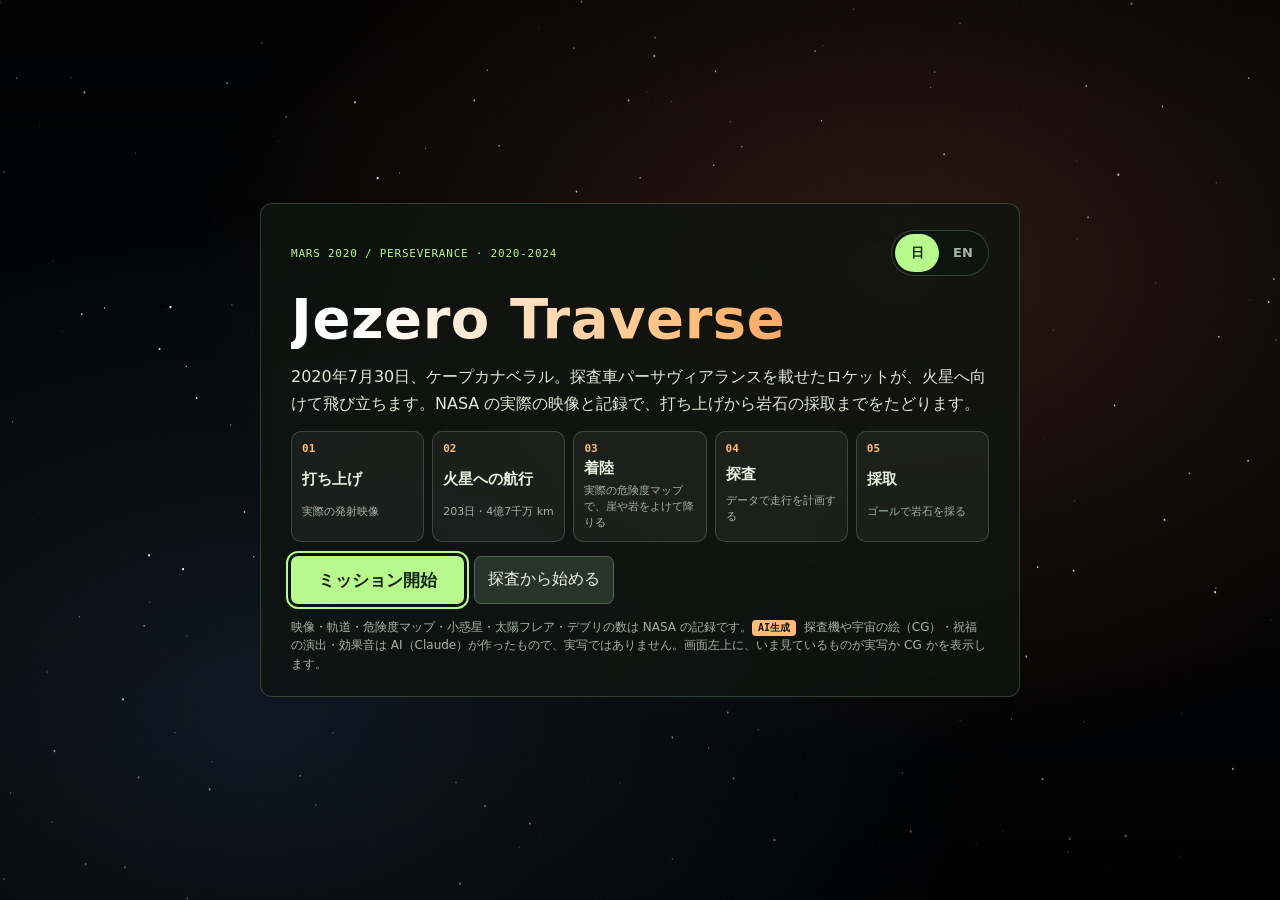
==== commit bea88cb7: "README.mdの編集" ====
--- a/rover-replay/index.html
+++ b/rover-replay/index.html
@@ -6,7 +6,7 @@
   <meta name="description" content="Perseveranceの実画像と走行データで遊ぶ火星探査シミュレーション" data-en-content="Explore Mars using real Perseverance imagery and drive data">
   <title data-en="Jezero Traverse | Mars Exploration Simulator">Jezero Traverse | 火星探査シミュレーション</title>
   <link rel="stylesheet" href="style.css?v=6">
-  <link rel="stylesheet" href="voyage.css?v=3">
+  <link rel="stylesheet" href="voyage.css?v=4">
   <link rel="stylesheet" href="result.css">
   <script src="game.js?v=6" type="module"></script>
   <script src="voyage.js?v=4" type="module"></script>
--- a/rover-replay/voyage.css
+++ b/rover-replay/voyage.css
@@ -84,8 +84,9 @@
   animation: vg-pop .9s ease-out; }
 .vg-count.go { font-size: clamp(56px, 10vw, 130px); color: var(--amber); letter-spacing: .08em; }
 @keyframes vg-pop { 0% { transform: scale(1.6); opacity: 0; } 20% { transform: scale(1); opacity: 1; } 100% { transform: scale(.94); opacity: .9; } }
-.vg-caption { position: absolute; top: 22%; left: 50%; transform: translateX(-50%); width: min(820px, 92vw); text-align: center;
-  font-size: clamp(20px, 2.6vw, 32px); font-weight: 700; color: #fff; text-shadow: 0 2px 10px #000, 0 0 2px #000; animation: rise .4s ease-out; }
+.vg-caption { position: absolute; top: 22%; inset-inline: 0; margin-inline: auto; width: min(820px, 92vw); text-align: center;
+  font-size: clamp(20px, 2.6vw, 32px); font-weight: 700; color: #fff; text-shadow: 0 2px 10px #000, 0 0 2px #000; animation: vg-caption-in .4s ease-out; }
+@keyframes vg-caption-in { from { opacity: 0; } to { opacity: 1; } }
 .vg-caption small { display: block; margin-top: 4px; font: 500 clamp(12px, 1.2vw, 15px)/1.5 var(--mono); color: #d8e2cf; }
 .vg-sub { position: absolute; bottom: 150px; left: 50%; transform: translateX(-50%); width: min(900px, 92vw); text-align: center;
   font-size: clamp(16px, 1.7vw, 21px); line-height: 1.5; color: #fff; padding: 6px 14px; border-radius: 8px; background: rgba(0,0,0,.62); }
@@ -93,7 +94,7 @@
 .voyage[data-scene="arrival"] .vg-caption { top: auto; font-size: clamp(54px, 9vw, 120px); letter-spacing: .06em; color: var(--mint);
   text-shadow: 0 0 40px rgba(184,249,142,.55), 0 4px 18px #000; animation: vg-arrive 1.2s cubic-bezier(.2,.9,.3,1.2); }
 .voyage[data-scene="arrival"] .vg-caption small { font-size: clamp(14px, 1.5vw, 19px); letter-spacing: 0; color: #eaf0df; }
-@keyframes vg-arrive { 0% { transform: translateX(-50%) scale(.6); opacity: 0; filter: blur(8px); } 100% { transform: translateX(-50%); opacity: 1; filter: none; } }
+@keyframes vg-arrive { 0% { transform: scale(.6); opacity: 0; filter: blur(8px); } 100% { transform: scale(1); opacity: 1; filter: none; } }
 .voyage[data-scene="arrival"] .vg-video { animation: vg-zoom 4s ease-out forwards; }
 @keyframes vg-zoom { from { transform: scale(1.12); } to { transform: none; } }
 .voyage.leaving { animation: vg-leave .9s ease-in forwards; }
